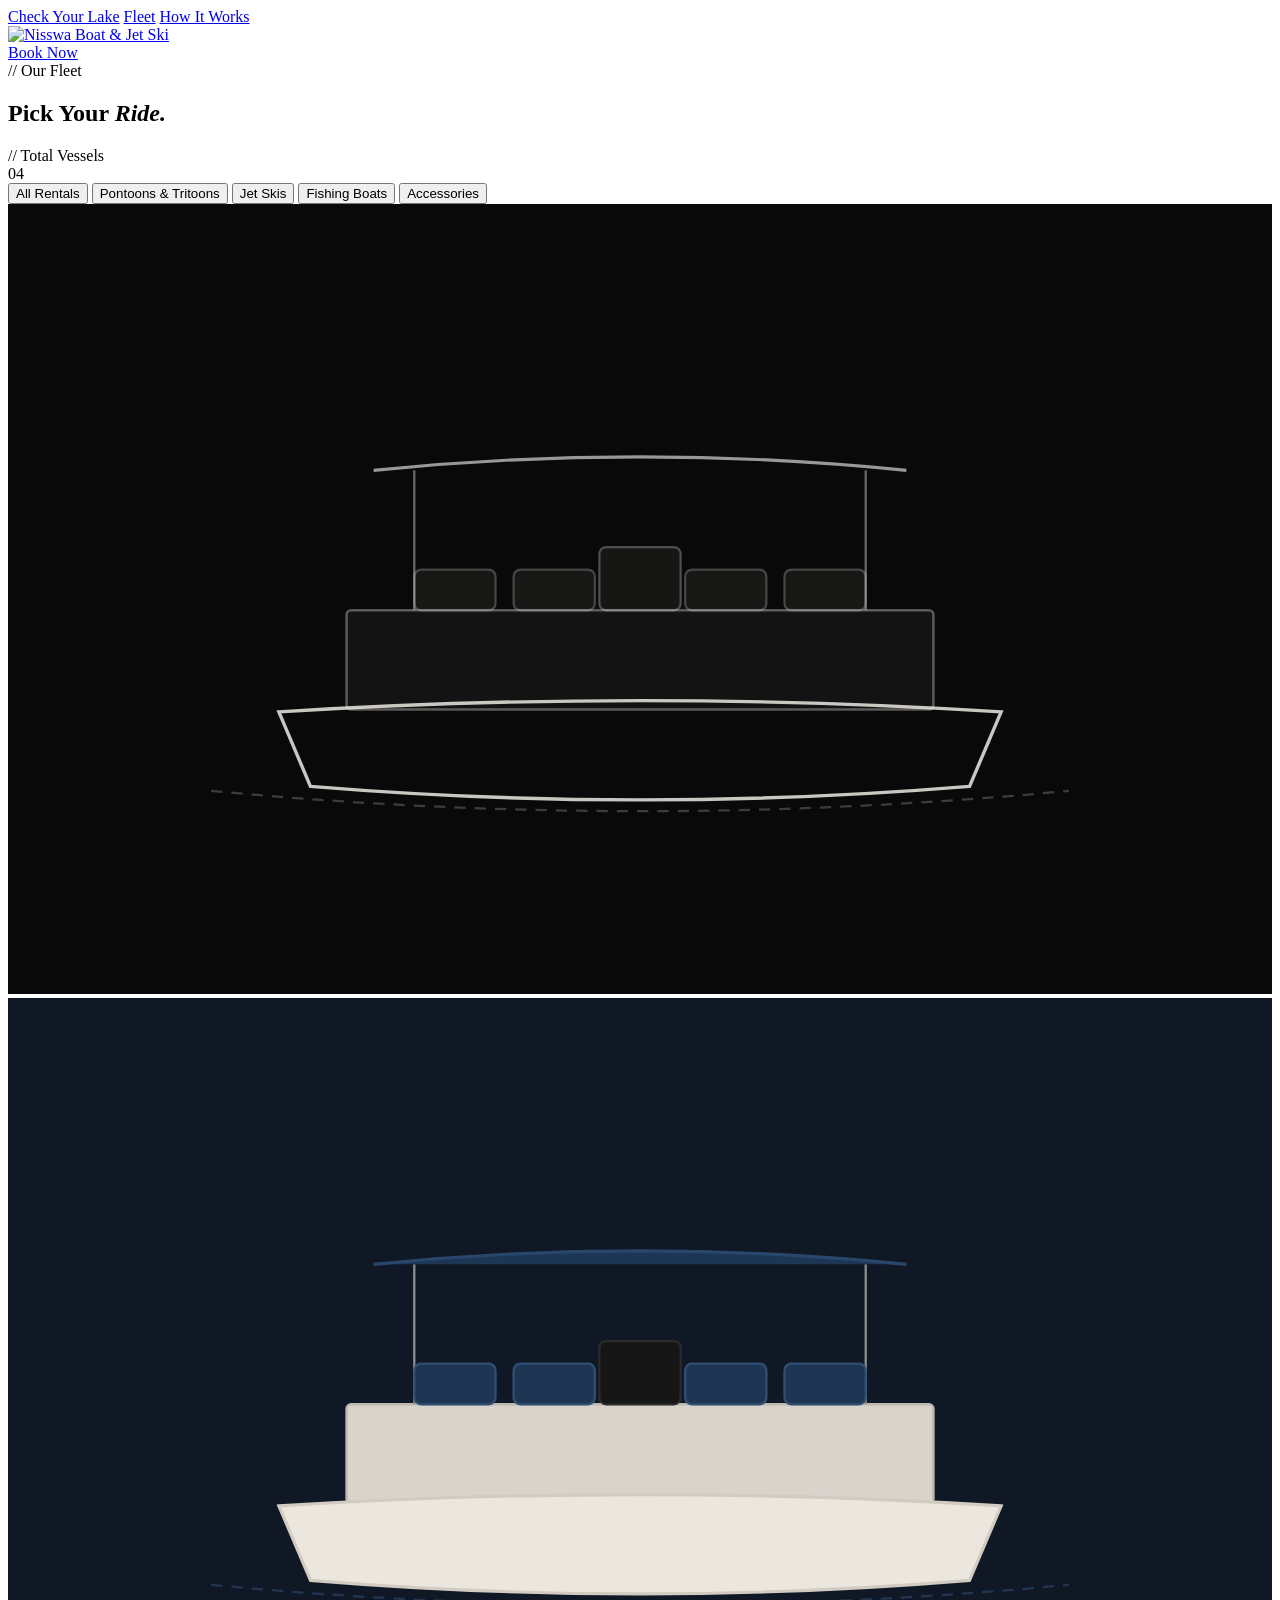
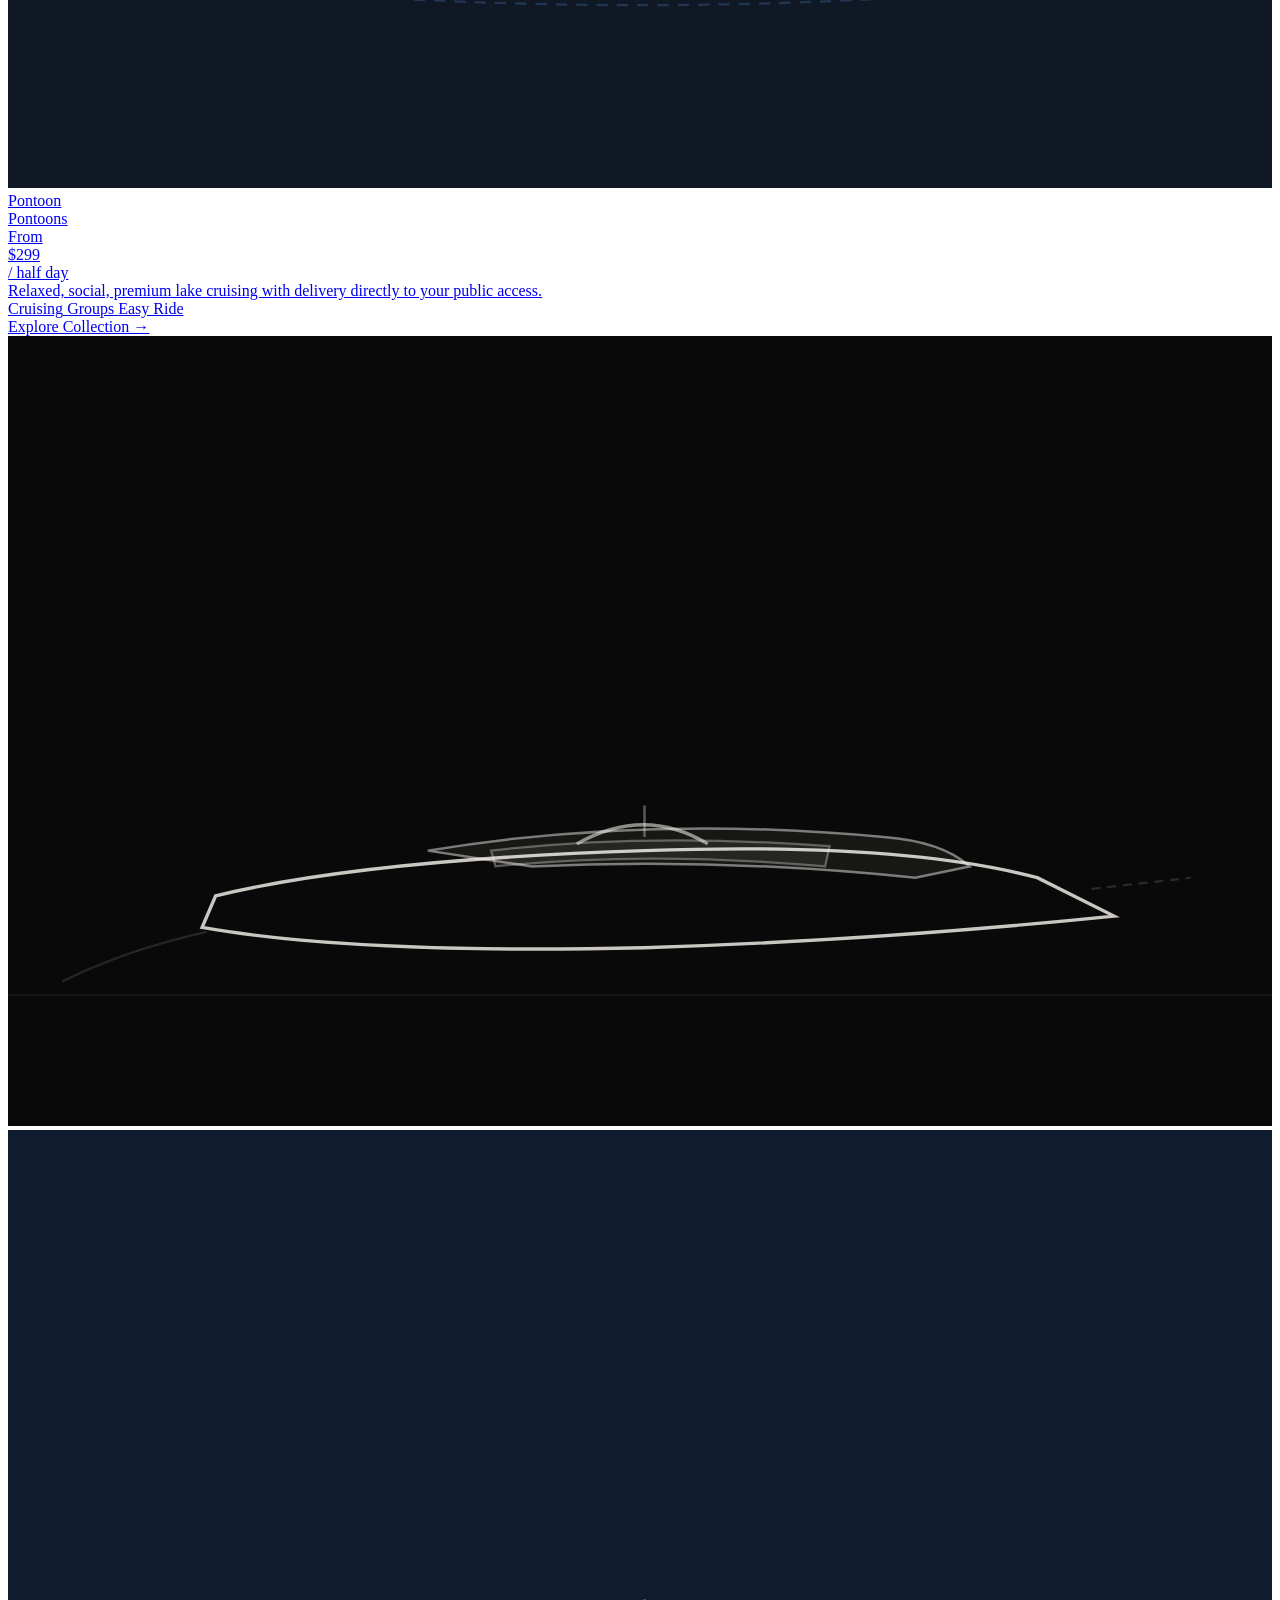
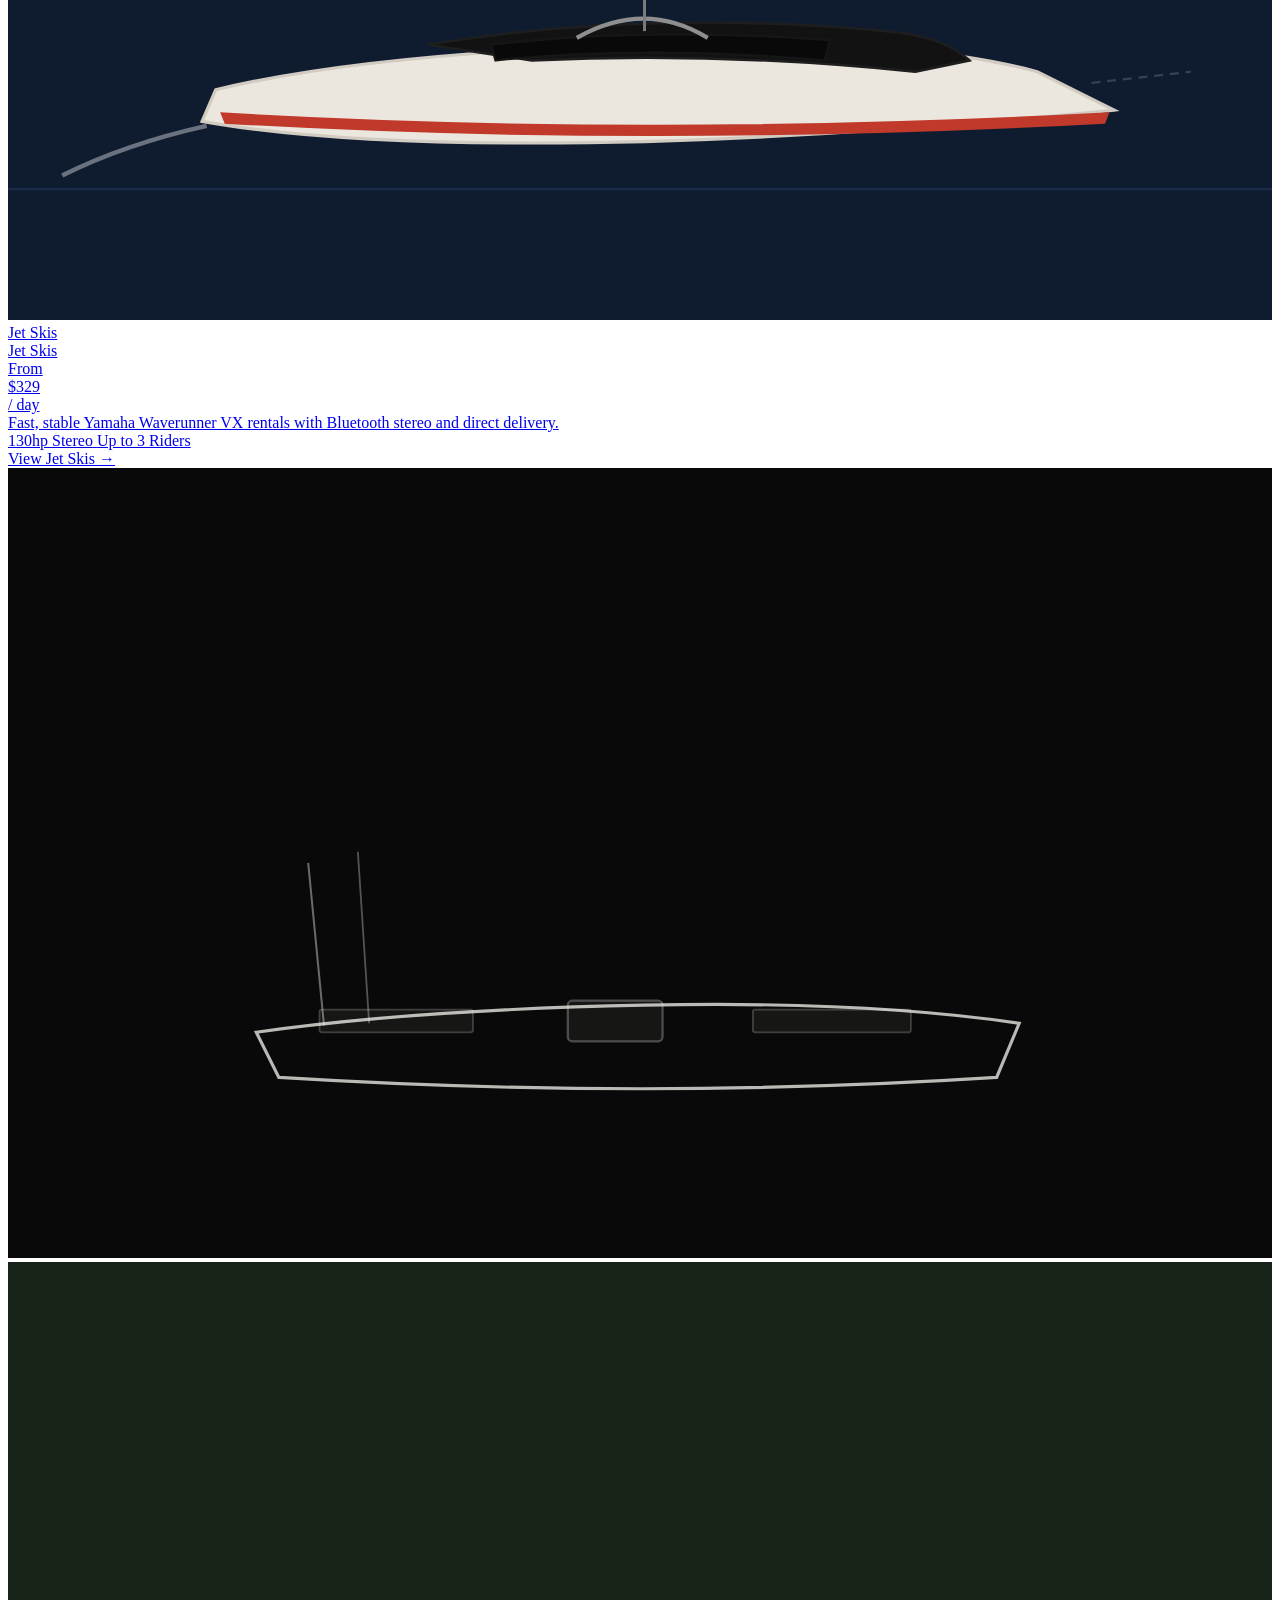
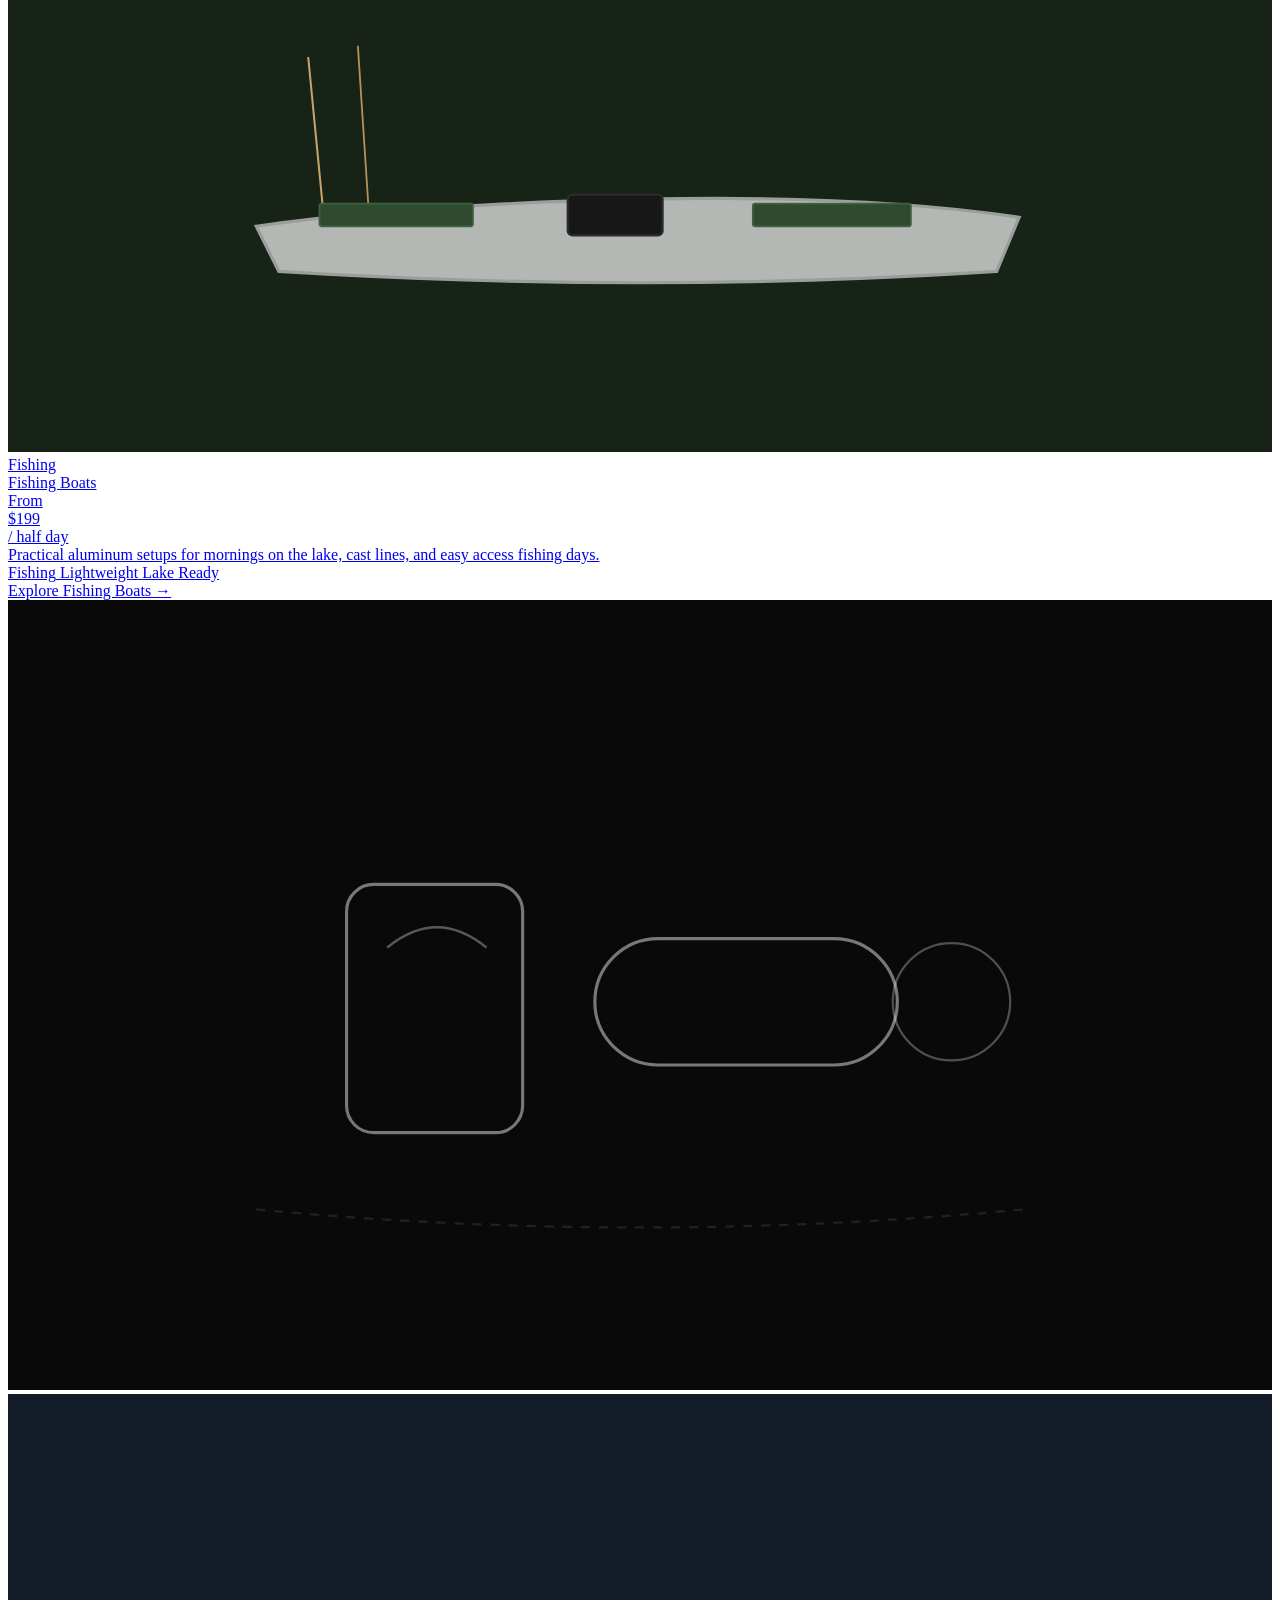
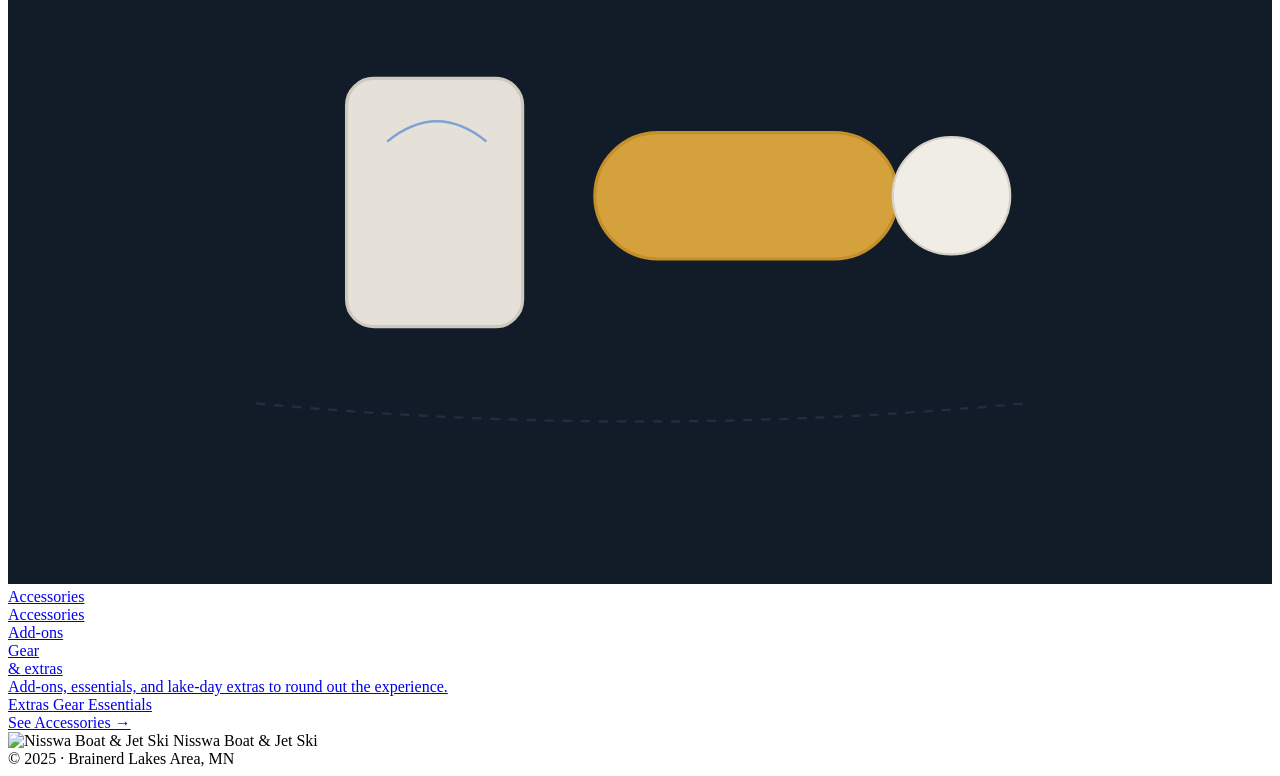
==== fleet.html @ 5c01bcb6 "Add fleet.html for boat and jet ski rentals This commit adds a new HTML file for the fleet page, inc" ====
<!DOCTYPE html>
<html lang="en">
<head>
  <meta charset="UTF-8">
  <meta name="viewport" content="width=device-width, initial-scale=1.0">
  <title>Fleet | Nisswa Boat & Jet Ski Rentals</title>
  <meta name="description" content="Browse our full fleet of pontoons, tritoons, jet skis, and fishing boats. Delivered to your lake in the Brainerd Lakes Area.">

  <!-- Fonts -->
  <link rel="preconnect" href="https://fonts.googleapis.com">
  <link rel="preconnect" href="https://fonts.gstatic.com" crossorigin>
  <link href="https://fonts.googleapis.com/css2?family=Bebas+Neue&family=DM+Mono:wght@400;500&family=Instrument+Serif:ital@1&family=Syne:wght@400;600;700&display=swap" rel="stylesheet">

  <!-- CSS -->
  <link rel="stylesheet" href="assets/css/styles.css">
  <link rel="stylesheet" href="assets/css/fleet.css">
</head>
<body class="page-fleet">

  <!-- CURSOR -->
  <div class="cursor" id="cursor"></div>

  <!-- SHARED HEADER -->
  <header id="hdr" class="scrolled">
    <div class="header-left">
      <a href="index.html#checker" class="nav-link">Check Your Lake</a>
      <a href="fleet.html" class="nav-link nav-link--active">Fleet</a>
      <a href="index.html#how" class="nav-link">How It Works</a>
    </div>
    <div class="header-logo">
      <a href="index.html">
        <img src="assets/images/logo.png" alt="Nisswa Boat & Jet Ski">
      </a>
    </div>
    <div class="header-right">
      <a href="index.html#checker" class="book-btn">Book Now</a>
    </div>
  </header>

  <!-- FLEET PAGE -->
  <div id="nbjs-fleet-page">
    <div class="fleet-shell">

      <!-- HERO -->
      <section class="fleet-hero">
        <div class="fleet-hero-left">
          <div class="fleet-eyebrow">// Our Fleet</div>
          <h1 class="fleet-title">Pick Your <em>Ride.</em></h1>
        </div>
        <div class="fleet-hero-right">
          <div class="fleet-meta-label">// Total Vessels</div>
          <div class="fleet-meta-value">04</div>
        </div>
      </section>

      <!-- FILTER TABS -->
      <div class="fleet-tabs">
        <button class="fleet-tab active" data-filter="all">All Rentals</button>
        <button class="fleet-tab" data-filter="pontoon">Pontoons &amp; Tritoons</button>
        <button class="fleet-tab" data-filter="jetski">Jet Skis</button>
        <button class="fleet-tab" data-filter="fishing">Fishing Boats</button>
        <button class="fleet-tab" data-filter="accessory">Accessories</button>
      </div>

      <!-- GRID -->
      <section class="fleet-grid">

        <!-- PONTOON -->
        <a href="fleet.html#pontoons" class="fleet-card" data-category="pontoon">
          <div class="fleet-card-visual">
            <svg class="svg-bw" viewBox="0 0 560 350" xmlns="http://www.w3.org/2000/svg">
              <rect width="560" height="350" fill="#090909"/>
              <path d="M90 260 Q280 278 470 260" fill="none" stroke="rgba(244,241,236,.22)" stroke-width="1" stroke-dasharray="5 4"/>
              <rect x="150" y="180" width="260" height="44" rx="2" fill="rgba(244,241,236,.04)" stroke="rgba(244,241,236,.34)" stroke-width="1.1"/>
              <path d="M120 225 Q280 215 440 225 L426 258 Q280 270 134 258 Z" fill="none" stroke="rgba(244,241,236,.82)" stroke-width="1.5"/>
              <line x1="180" y1="180" x2="180" y2="118" stroke="rgba(244,241,236,.42)" stroke-width="1"/>
              <line x1="380" y1="180" x2="380" y2="118" stroke="rgba(244,241,236,.42)" stroke-width="1"/>
              <path d="M162 118 Q280 106 398 118" fill="none" stroke="rgba(244,241,236,.62)" stroke-width="1.4"/>
              <rect x="180" y="162" width="36" height="18" rx="3" fill="rgba(244,241,236,.06)" stroke="rgba(244,241,236,.24)" stroke-width="1"/>
              <rect x="224" y="162" width="36" height="18" rx="3" fill="rgba(244,241,236,.06)" stroke="rgba(244,241,236,.24)" stroke-width="1"/>
              <rect x="300" y="162" width="36" height="18" rx="3" fill="rgba(244,241,236,.06)" stroke="rgba(244,241,236,.24)" stroke-width="1"/>
              <rect x="344" y="162" width="36" height="18" rx="3" fill="rgba(244,241,236,.06)" stroke="rgba(244,241,236,.24)" stroke-width="1"/>
              <rect x="262" y="152" width="36" height="28" rx="3" fill="rgba(244,241,236,.05)" stroke="rgba(244,241,236,.28)" stroke-width="1"/>
            </svg>
            <svg class="svg-color" viewBox="0 0 560 350" xmlns="http://www.w3.org/2000/svg">
              <rect width="560" height="350" fill="#101826"/>
              <path d="M90 260 Q280 278 470 260" fill="none" stroke="rgba(90,150,220,.24)" stroke-width="1" stroke-dasharray="5 4"/>
              <rect x="150" y="180" width="260" height="44" rx="2" fill="#d8d4cc" stroke="#bdb8b0" stroke-width="1.1"/>
              <path d="M120 225 Q280 215 440 225 L426 258 Q280 270 134 258 Z" fill="#ebe6de" stroke="#d1cbc2" stroke-width="1.4"/>
              <line x1="180" y1="180" x2="180" y2="118" stroke="#8f8f8f" stroke-width="1"/>
              <line x1="380" y1="180" x2="380" y2="118" stroke="#8f8f8f" stroke-width="1"/>
              <path d="M162 118 Q280 106 398 118" fill="#1d3656" stroke="#29476d" stroke-width="1.4"/>
              <rect x="180" y="162" width="36" height="18" rx="3" fill="#1e3654" stroke="#304f72" stroke-width="1"/>
              <rect x="224" y="162" width="36" height="18" rx="3" fill="#1e3654" stroke="#304f72" stroke-width="1"/>
              <rect x="300" y="162" width="36" height="18" rx="3" fill="#1e3654" stroke="#304f72" stroke-width="1"/>
              <rect x="344" y="162" width="36" height="18" rx="3" fill="#1e3654" stroke="#304f72" stroke-width="1"/>
              <rect x="262" y="152" width="36" height="28" rx="3" fill="#161616" stroke="#2b2b2b" stroke-width="1"/>
            </svg>
            <div class="fleet-tag">Pontoon</div>
          </div>
          <div class="fleet-card-body">
            <div class="fleet-card-top">
              <div class="fleet-card-name">Pontoons</div>
              <div class="fleet-card-price">
                <div class="fleet-price-label">From</div>
                <div class="fleet-price-value">$299</div>
                <div class="fleet-price-unit">/ half day</div>
              </div>
            </div>
            <div class="fleet-card-copy">Relaxed, social, premium lake cruising with delivery directly to your public access.</div>
            <div class="fleet-chips">
              <span class="fleet-chip">Cruising</span>
              <span class="fleet-chip">Groups</span>
              <span class="fleet-chip">Easy Ride</span>
            </div>
            <div class="fleet-card-cta">Explore Collection →</div>
          </div>
        </a>

        <!-- JET SKIS -->
        <a href="jet-skis.html" class="fleet-card" data-category="jetski">
          <div class="fleet-card-visual">
            <svg class="svg-bw" viewBox="0 0 560 350" xmlns="http://www.w3.org/2000/svg">
              <rect width="560" height="350" fill="#090909"/>
              <line x1="0" y1="292" x2="560" y2="292" stroke="rgba(244,241,236,.05)" stroke-width="1"/>
              <path d="M92 248 Q158 232 282 228 Q396 224 456 240 L490 257 Q382 268 282 271 Q154 274 86 262 Z" fill="none" stroke="rgba(244,241,236,.82)" stroke-width="1.5"/>
              <path d="M186 228 Q282 212 388 222 Q414 224 426 235 L402 240 Q314 231 232 235 Z" fill="rgba(244,241,236,.06)" stroke="rgba(244,241,236,.48)" stroke-width="1.1"/>
              <path d="M214 228 Q282 220 364 226 L362 235 Q282 228 216 235 Z" fill="rgba(244,241,236,.06)" stroke="rgba(244,241,236,.32)" stroke-width="1"/>
              <path d="M252 225 Q282 208 310 225" fill="none" stroke="rgba(244,241,236,.56)" stroke-width="1.5"/>
              <line x1="282" y1="208" x2="282" y2="222" stroke="rgba(244,241,236,.35)" stroke-width="1.1"/>
              <path d="M88 264 Q52 272 24 286" stroke="rgba(244,241,236,.12)" stroke-width="1" fill="none"/>
              <path d="M480 245 L524 240" stroke="rgba(244,241,236,.14)" stroke-width="1" stroke-dasharray="4 3"/>
            </svg>
            <svg class="svg-color" viewBox="0 0 560 350" xmlns="http://www.w3.org/2000/svg">
              <rect width="560" height="350" fill="#0f1c30"/>
              <line x1="0" y1="292" x2="560" y2="292" stroke="rgba(80,140,220,.15)" stroke-width="1"/>
              <path d="M92 248 Q158 232 282 228 Q396 224 456 240 L490 257 Q382 268 282 271 Q154 274 86 262 Z" fill="#ebe6de" stroke="#d1cbc2" stroke-width="1.4"/>
              <path d="M94 258 Q282 269 488 258 L486 263 Q282 274 96 263 Z" fill="#c0392b"/>
              <path d="M186 228 Q282 212 388 222 Q414 224 426 235 L402 240 Q314 231 232 235 Z" fill="#121212" stroke="#1e1e1e" stroke-width="1.1"/>
              <path d="M214 228 Q282 220 364 226 L362 235 Q282 228 216 235 Z" fill="#090909" stroke="#161616" stroke-width="1"/>
              <path d="M252 225 Q282 208 310 225" fill="none" stroke="#8f8f8f" stroke-width="1.9"/>
              <line x1="282" y1="208" x2="282" y2="222" stroke="#7d7d7d" stroke-width="1.3"/>
              <path d="M88 264 Q52 272 24 286" stroke="rgba(255,255,255,.38)" stroke-width="2" fill="none"/>
              <path d="M480 245 L524 240" stroke="rgba(255,255,255,.16)" stroke-width="1" stroke-dasharray="4 3"/>
            </svg>
            <div class="fleet-tag">Jet Skis</div>
          </div>
          <div class="fleet-card-body">
            <div class="fleet-card-top">
              <div class="fleet-card-name">Jet Skis</div>
              <div class="fleet-card-price">
                <div class="fleet-price-label">From</div>
                <div class="fleet-price-value">$329</div>
                <div class="fleet-price-unit">/ day</div>
              </div>
            </div>
            <div class="fleet-card-copy">Fast, stable Yamaha Waverunner VX rentals with Bluetooth stereo and direct delivery.</div>
            <div class="fleet-chips">
              <span class="fleet-chip">130hp</span>
              <span class="fleet-chip">Stereo</span>
              <span class="fleet-chip">Up to 3 Riders</span>
            </div>
            <div class="fleet-card-cta">View Jet Skis →</div>
          </div>
        </a>

        <!-- FISHING -->
        <a href="fleet.html#fishing" class="fleet-card" data-category="fishing">
          <div class="fleet-card-visual">
            <svg class="svg-bw" viewBox="0 0 560 350" xmlns="http://www.w3.org/2000/svg">
              <rect width="560" height="350" fill="#090909"/>
              <path d="M110 250 Q180 240 282 238 Q380 236 448 246 L438 270 Q282 280 120 270 Z" fill="none" stroke="rgba(244,241,236,.76)" stroke-width="1.4"/>
              <line x1="140" y1="247" x2="133" y2="175" stroke="rgba(244,241,236,.42)" stroke-width=".9"/>
              <line x1="160" y1="246" x2="155" y2="170" stroke="rgba(244,241,236,.32)" stroke-width=".8"/>
              <rect x="248" y="236" width="42" height="18" rx="2" fill="rgba(244,241,236,.05)" stroke="rgba(244,241,236,.28)" stroke-width="1"/>
              <rect x="138" y="240" width="68" height="10" rx="1" fill="rgba(244,241,236,.05)" stroke="rgba(244,241,236,.22)" stroke-width=".8"/>
              <rect x="330" y="240" width="70" height="10" rx="1" fill="rgba(244,241,236,.05)" stroke="rgba(244,241,236,.22)" stroke-width=".8"/>
            </svg>
            <svg class="svg-color" viewBox="0 0 560 350" xmlns="http://www.w3.org/2000/svg">
              <rect width="560" height="350" fill="#172317"/>
              <path d="M110 250 Q180 240 282 238 Q380 236 448 246 L438 270 Q282 280 120 270 Z" fill="#b4b8b4" stroke="#9b9f9b" stroke-width="1.4"/>
              <line x1="140" y1="247" x2="133" y2="175" stroke="#c7a46a" stroke-width=".9"/>
              <line x1="160" y1="246" x2="155" y2="170" stroke="#b69258" stroke-width=".8"/>
              <rect x="248" y="236" width="42" height="18" rx="2" fill="#171717" stroke="#2b2b2b" stroke-width="1"/>
              <rect x="138" y="240" width="68" height="10" rx="1" fill="#2f4b2f" stroke="#416041" stroke-width=".8"/>
              <rect x="330" y="240" width="70" height="10" rx="1" fill="#2f4b2f" stroke="#416041" stroke-width=".8"/>
            </svg>
            <div class="fleet-tag">Fishing</div>
          </div>
          <div class="fleet-card-body">
            <div class="fleet-card-top">
              <div class="fleet-card-name">Fishing Boats</div>
              <div class="fleet-card-price">
                <div class="fleet-price-label">From</div>
                <div class="fleet-price-value">$199</div>
                <div class="fleet-price-unit">/ half day</div>
              </div>
            </div>
            <div class="fleet-card-copy">Practical aluminum setups for mornings on the lake, cast lines, and easy access fishing days.</div>
            <div class="fleet-chips">
              <span class="fleet-chip">Fishing</span>
              <span class="fleet-chip">Lightweight</span>
              <span class="fleet-chip">Lake Ready</span>
            </div>
            <div class="fleet-card-cta">Explore Fishing Boats →</div>
          </div>
        </a>

        <!-- ACCESSORIES -->
        <a href="#" class="fleet-card" data-category="accessory">
          <div class="fleet-card-visual">
            <svg class="svg-bw" viewBox="0 0 560 350" xmlns="http://www.w3.org/2000/svg">
              <rect width="560" height="350" fill="#090909"/>
              <rect x="150" y="126" width="78" height="110" rx="12" fill="none" stroke="rgba(244,241,236,.48)" stroke-width="1.4"/>
              <path d="M168 154 Q190 136 212 154" fill="none" stroke="rgba(244,241,236,.34)" stroke-width="1.1"/>
              <rect x="260" y="150" width="134" height="56" rx="28" fill="none" stroke="rgba(244,241,236,.48)" stroke-width="1.4"/>
              <circle cx="418" cy="178" r="26" fill="none" stroke="rgba(244,241,236,.3)" stroke-width="1"/>
              <path d="M110 270 Q280 286 450 270" fill="none" stroke="rgba(244,241,236,.1)" stroke-width="1" stroke-dasharray="4 4"/>
            </svg>
            <svg class="svg-color" viewBox="0 0 560 350" xmlns="http://www.w3.org/2000/svg">
              <rect width="560" height="350" fill="#121c28"/>
              <rect x="150" y="126" width="78" height="110" rx="12" fill="#e6e1d8" stroke="#cfc8be" stroke-width="1.4"/>
              <path d="M168 154 Q190 136 212 154" fill="none" stroke="#7da2d6" stroke-width="1.1"/>
              <rect x="260" y="150" width="134" height="56" rx="28" fill="#d4a13d" stroke="#c48f28" stroke-width="1.4"/>
              <circle cx="418" cy="178" r="26" fill="#f0ede7" stroke="#d8d1c8" stroke-width="1"/>
              <path d="M110 270 Q280 286 450 270" fill="none" stroke="rgba(100,170,240,.14)" stroke-width="1" stroke-dasharray="4 4"/>
            </svg>
            <div class="fleet-tag">Accessories</div>
          </div>
          <div class="fleet-card-body">
            <div class="fleet-card-top">
              <div class="fleet-card-name">Accessories</div>
              <div class="fleet-card-price">
                <div class="fleet-price-label">Add-ons</div>
                <div class="fleet-price-value">Gear</div>
                <div class="fleet-price-unit">&amp; extras</div>
              </div>
            </div>
            <div class="fleet-card-copy">Add-ons, essentials, and lake-day extras to round out the experience.</div>
            <div class="fleet-chips">
              <span class="fleet-chip">Extras</span>
              <span class="fleet-chip">Gear</span>
              <span class="fleet-chip">Essentials</span>
            </div>
            <div class="fleet-card-cta">See Accessories →</div>
          </div>
        </a>

      </section><!-- /.fleet-grid -->
    </div><!-- /.fleet-shell -->
  </div><!-- /#nbjs-fleet-page -->

  <!-- FOOTER -->
  <footer class="site-footer">
    <div class="footer-logo">
      <img src="assets/images/logo.png" alt="Nisswa Boat &amp; Jet Ski">
      <span class="footer-name">Nisswa Boat &amp; Jet Ski</span>
    </div>
    <div class="footer-copy">© 2025 · Brainerd Lakes Area, MN</div>
  </footer>

  <!-- JS -->
  <script src="assets/js/main.js"></script>
  <script src="assets/js/fleet.js"></script>
</body>
</html>
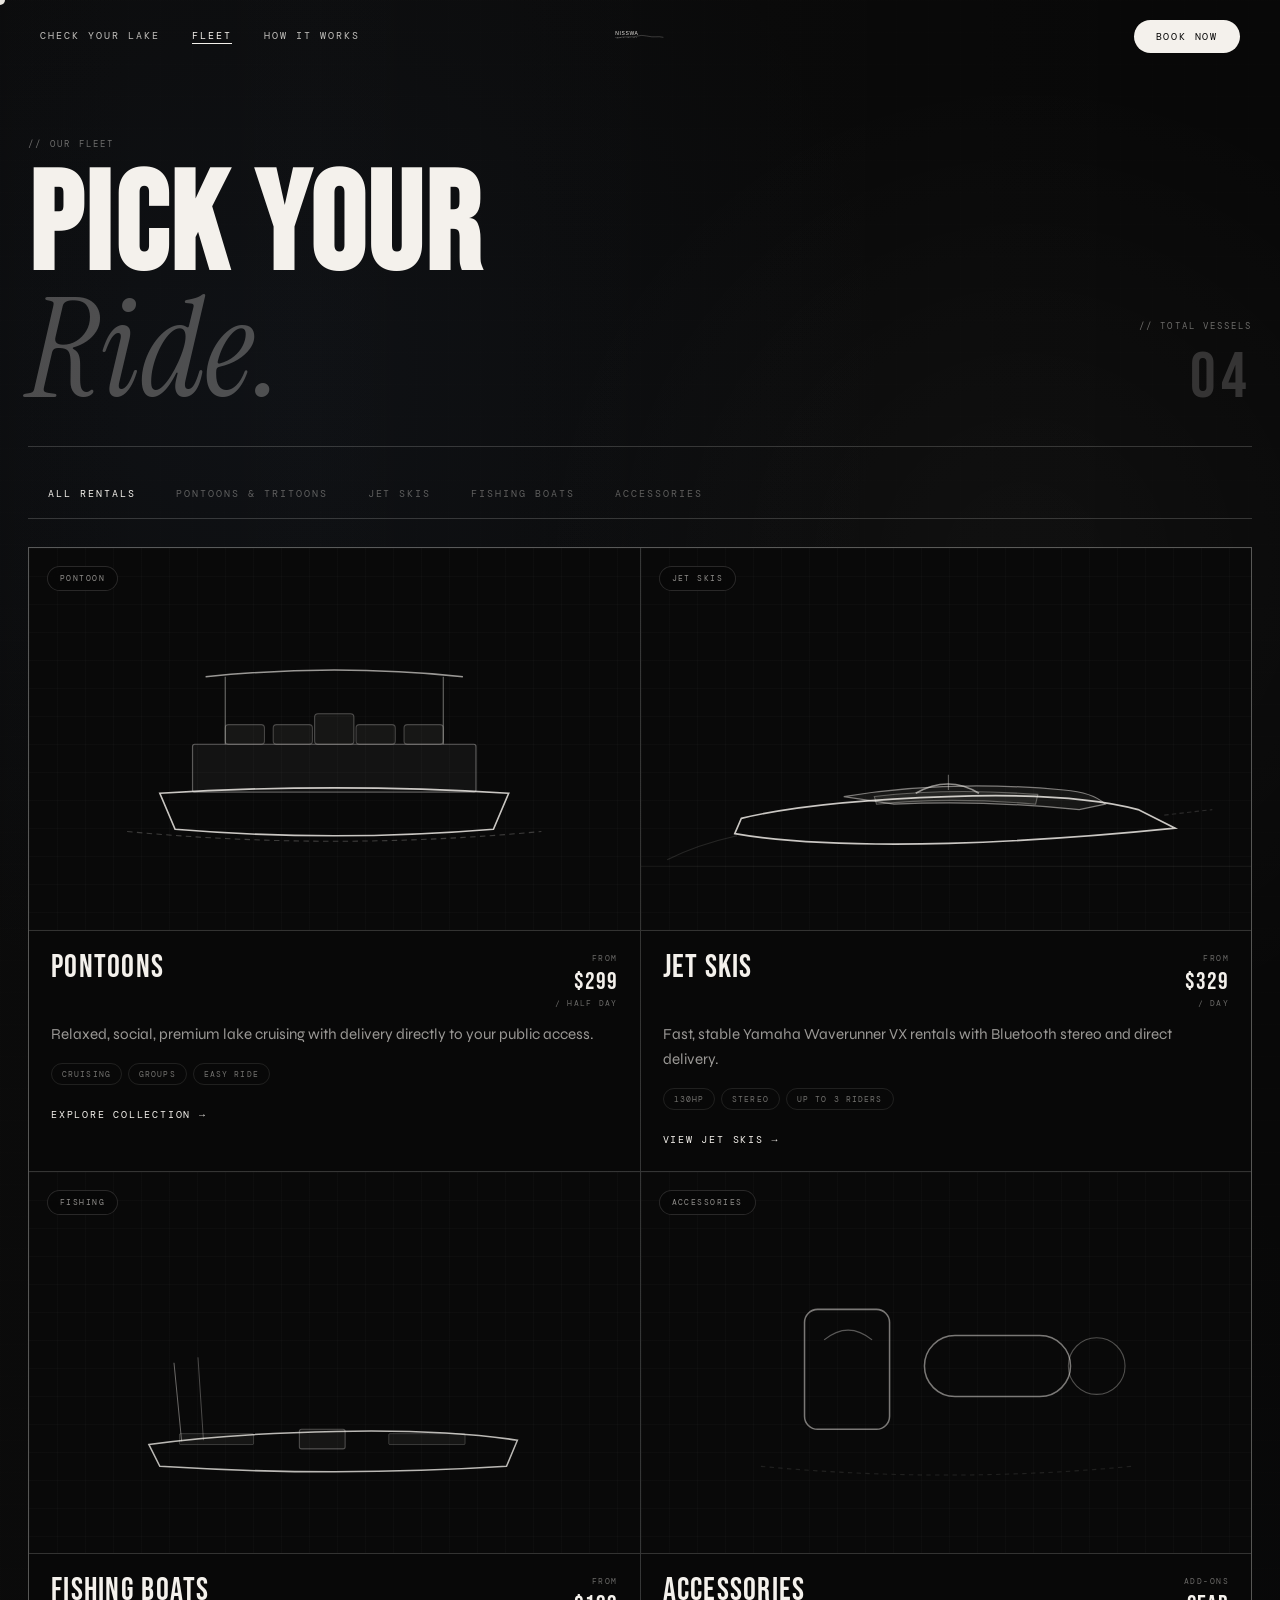
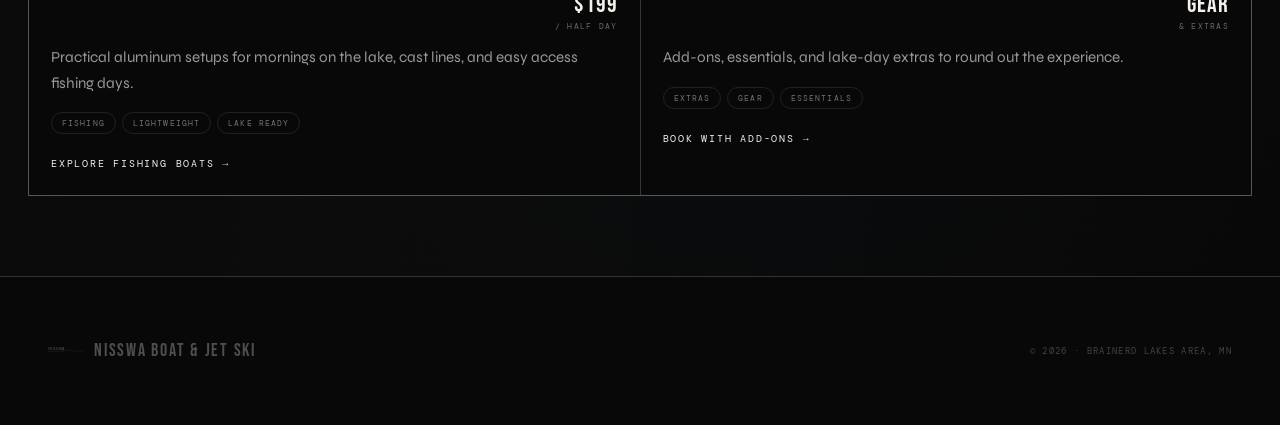
==== commit 214d5867: "Fix fleet.html: logo.svg, copyright 2026, dead link fix" ====
--- a/fleet.html
+++ b/fleet.html
@@ -1,266 +1,260 @@
 <!DOCTYPE html>
 <html lang="en">
 <head>
-  <meta charset="UTF-8">
-  <meta name="viewport" content="width=device-width, initial-scale=1.0">
-  <title>Fleet | Nisswa Boat & Jet Ski Rentals</title>
-  <meta name="description" content="Browse our full fleet of pontoons, tritoons, jet skis, and fishing boats. Delivered to your lake in the Brainerd Lakes Area.">
-
-  <!-- Fonts -->
-  <link rel="preconnect" href="https://fonts.googleapis.com">
-  <link rel="preconnect" href="https://fonts.gstatic.com" crossorigin>
-  <link href="https://fonts.googleapis.com/css2?family=Bebas+Neue&family=DM+Mono:wght@400;500&family=Instrument+Serif:ital@1&family=Syne:wght@400;600;700&display=swap" rel="stylesheet">
-
-  <!-- CSS -->
-  <link rel="stylesheet" href="assets/css/styles.css">
-  <link rel="stylesheet" href="assets/css/fleet.css">
+	<meta charset="UTF-8">
+	<meta name="viewport" content="width=device-width, initial-scale=1.0">
+	<title>Fleet | Nisswa Boat & Jet Ski Rentals</title>
+	<meta name="description" content="Browse our full fleet of pontoons, tritoons, jet skis, and fishing boats. Delivered to your lake in the Brainerd Lakes Area.">
+	<!-- Fonts -->
+	<link rel="preconnect" href="https://fonts.googleapis.com">
+	<link rel="preconnect" href="https://fonts.gstatic.com" crossorigin>
+	<link href="https://fonts.googleapis.com/css2?family=Bebas+Neue&family=DM+Mono:wght@400;500&family=Instrument+Serif:ital@1&family=Syne:wght@400;600;700&display=swap" rel="stylesheet">
+	<!-- CSS -->
+	<link rel="stylesheet" href="assets/css/styles.css">
+	<link rel="stylesheet" href="assets/css/fleet.css">
 </head>
 <body class="page-fleet">
-
-  <!-- CURSOR -->
-  <div class="cursor" id="cursor"></div>
-
-  <!-- SHARED HEADER -->
-  <header id="hdr" class="scrolled">
-    <div class="header-left">
-      <a href="index.html#checker" class="nav-link">Check Your Lake</a>
-      <a href="fleet.html" class="nav-link nav-link--active">Fleet</a>
-      <a href="index.html#how" class="nav-link">How It Works</a>
-    </div>
-    <div class="header-logo">
-      <a href="index.html">
-        <img src="assets/images/logo.png" alt="Nisswa Boat & Jet Ski">
-      </a>
-    </div>
-    <div class="header-right">
-      <a href="index.html#checker" class="book-btn">Book Now</a>
-    </div>
-  </header>
-
-  <!-- FLEET PAGE -->
-  <div id="nbjs-fleet-page">
-    <div class="fleet-shell">
-
-      <!-- HERO -->
-      <section class="fleet-hero">
-        <div class="fleet-hero-left">
-          <div class="fleet-eyebrow">// Our Fleet</div>
-          <h1 class="fleet-title">Pick Your <em>Ride.</em></h1>
-        </div>
-        <div class="fleet-hero-right">
-          <div class="fleet-meta-label">// Total Vessels</div>
-          <div class="fleet-meta-value">04</div>
-        </div>
-      </section>
-
-      <!-- FILTER TABS -->
-      <div class="fleet-tabs">
-        <button class="fleet-tab active" data-filter="all">All Rentals</button>
-        <button class="fleet-tab" data-filter="pontoon">Pontoons &amp; Tritoons</button>
-        <button class="fleet-tab" data-filter="jetski">Jet Skis</button>
-        <button class="fleet-tab" data-filter="fishing">Fishing Boats</button>
-        <button class="fleet-tab" data-filter="accessory">Accessories</button>
-      </div>
-
-      <!-- GRID -->
-      <section class="fleet-grid">
-
-        <!-- PONTOON -->
-        <a href="fleet.html#pontoons" class="fleet-card" data-category="pontoon">
-          <div class="fleet-card-visual">
-            <svg class="svg-bw" viewBox="0 0 560 350" xmlns="http://www.w3.org/2000/svg">
-              <rect width="560" height="350" fill="#090909"/>
-              <path d="M90 260 Q280 278 470 260" fill="none" stroke="rgba(244,241,236,.22)" stroke-width="1" stroke-dasharray="5 4"/>
-              <rect x="150" y="180" width="260" height="44" rx="2" fill="rgba(244,241,236,.04)" stroke="rgba(244,241,236,.34)" stroke-width="1.1"/>
-              <path d="M120 225 Q280 215 440 225 L426 258 Q280 270 134 258 Z" fill="none" stroke="rgba(244,241,236,.82)" stroke-width="1.5"/>
-              <line x1="180" y1="180" x2="180" y2="118" stroke="rgba(244,241,236,.42)" stroke-width="1"/>
-              <line x1="380" y1="180" x2="380" y2="118" stroke="rgba(244,241,236,.42)" stroke-width="1"/>
-              <path d="M162 118 Q280 106 398 118" fill="none" stroke="rgba(244,241,236,.62)" stroke-width="1.4"/>
-              <rect x="180" y="162" width="36" height="18" rx="3" fill="rgba(244,241,236,.06)" stroke="rgba(244,241,236,.24)" stroke-width="1"/>
-              <rect x="224" y="162" width="36" height="18" rx="3" fill="rgba(244,241,236,.06)" stroke="rgba(244,241,236,.24)" stroke-width="1"/>
-              <rect x="300" y="162" width="36" height="18" rx="3" fill="rgba(244,241,236,.06)" stroke="rgba(244,241,236,.24)" stroke-width="1"/>
-              <rect x="344" y="162" width="36" height="18" rx="3" fill="rgba(244,241,236,.06)" stroke="rgba(244,241,236,.24)" stroke-width="1"/>
-              <rect x="262" y="152" width="36" height="28" rx="3" fill="rgba(244,241,236,.05)" stroke="rgba(244,241,236,.28)" stroke-width="1"/>
-            </svg>
-            <svg class="svg-color" viewBox="0 0 560 350" xmlns="http://www.w3.org/2000/svg">
-              <rect width="560" height="350" fill="#101826"/>
-              <path d="M90 260 Q280 278 470 260" fill="none" stroke="rgba(90,150,220,.24)" stroke-width="1" stroke-dasharray="5 4"/>
-              <rect x="150" y="180" width="260" height="44" rx="2" fill="#d8d4cc" stroke="#bdb8b0" stroke-width="1.1"/>
-              <path d="M120 225 Q280 215 440 225 L426 258 Q280 270 134 258 Z" fill="#ebe6de" stroke="#d1cbc2" stroke-width="1.4"/>
-              <line x1="180" y1="180" x2="180" y2="118" stroke="#8f8f8f" stroke-width="1"/>
-              <line x1="380" y1="180" x2="380" y2="118" stroke="#8f8f8f" stroke-width="1"/>
-              <path d="M162 118 Q280 106 398 118" fill="#1d3656" stroke="#29476d" stroke-width="1.4"/>
-              <rect x="180" y="162" width="36" height="18" rx="3" fill="#1e3654" stroke="#304f72" stroke-width="1"/>
-              <rect x="224" y="162" width="36" height="18" rx="3" fill="#1e3654" stroke="#304f72" stroke-width="1"/>
-              <rect x="300" y="162" width="36" height="18" rx="3" fill="#1e3654" stroke="#304f72" stroke-width="1"/>
-              <rect x="344" y="162" width="36" height="18" rx="3" fill="#1e3654" stroke="#304f72" stroke-width="1"/>
-              <rect x="262" y="152" width="36" height="28" rx="3" fill="#161616" stroke="#2b2b2b" stroke-width="1"/>
-            </svg>
-            <div class="fleet-tag">Pontoon</div>
-          </div>
-          <div class="fleet-card-body">
-            <div class="fleet-card-top">
-              <div class="fleet-card-name">Pontoons</div>
-              <div class="fleet-card-price">
-                <div class="fleet-price-label">From</div>
-                <div class="fleet-price-value">$299</div>
-                <div class="fleet-price-unit">/ half day</div>
-              </div>
-            </div>
-            <div class="fleet-card-copy">Relaxed, social, premium lake cruising with delivery directly to your public access.</div>
-            <div class="fleet-chips">
-              <span class="fleet-chip">Cruising</span>
-              <span class="fleet-chip">Groups</span>
-              <span class="fleet-chip">Easy Ride</span>
-            </div>
-            <div class="fleet-card-cta">Explore Collection →</div>
-          </div>
-        </a>
-
-        <!-- JET SKIS -->
-        <a href="jet-skis.html" class="fleet-card" data-category="jetski">
-          <div class="fleet-card-visual">
-            <svg class="svg-bw" viewBox="0 0 560 350" xmlns="http://www.w3.org/2000/svg">
-              <rect width="560" height="350" fill="#090909"/>
-              <line x1="0" y1="292" x2="560" y2="292" stroke="rgba(244,241,236,.05)" stroke-width="1"/>
-              <path d="M92 248 Q158 232 282 228 Q396 224 456 240 L490 257 Q382 268 282 271 Q154 274 86 262 Z" fill="none" stroke="rgba(244,241,236,.82)" stroke-width="1.5"/>
-              <path d="M186 228 Q282 212 388 222 Q414 224 426 235 L402 240 Q314 231 232 235 Z" fill="rgba(244,241,236,.06)" stroke="rgba(244,241,236,.48)" stroke-width="1.1"/>
-              <path d="M214 228 Q282 220 364 226 L362 235 Q282 228 216 235 Z" fill="rgba(244,241,236,.06)" stroke="rgba(244,241,236,.32)" stroke-width="1"/>
-              <path d="M252 225 Q282 208 310 225" fill="none" stroke="rgba(244,241,236,.56)" stroke-width="1.5"/>
-              <line x1="282" y1="208" x2="282" y2="222" stroke="rgba(244,241,236,.35)" stroke-width="1.1"/>
-              <path d="M88 264 Q52 272 24 286" stroke="rgba(244,241,236,.12)" stroke-width="1" fill="none"/>
-              <path d="M480 245 L524 240" stroke="rgba(244,241,236,.14)" stroke-width="1" stroke-dasharray="4 3"/>
-            </svg>
-            <svg class="svg-color" viewBox="0 0 560 350" xmlns="http://www.w3.org/2000/svg">
-              <rect width="560" height="350" fill="#0f1c30"/>
-              <line x1="0" y1="292" x2="560" y2="292" stroke="rgba(80,140,220,.15)" stroke-width="1"/>
-              <path d="M92 248 Q158 232 282 228 Q396 224 456 240 L490 257 Q382 268 282 271 Q154 274 86 262 Z" fill="#ebe6de" stroke="#d1cbc2" stroke-width="1.4"/>
-              <path d="M94 258 Q282 269 488 258 L486 263 Q282 274 96 263 Z" fill="#c0392b"/>
-              <path d="M186 228 Q282 212 388 222 Q414 224 426 235 L402 240 Q314 231 232 235 Z" fill="#121212" stroke="#1e1e1e" stroke-width="1.1"/>
-              <path d="M214 228 Q282 220 364 226 L362 235 Q282 228 216 235 Z" fill="#090909" stroke="#161616" stroke-width="1"/>
-              <path d="M252 225 Q282 208 310 225" fill="none" stroke="#8f8f8f" stroke-width="1.9"/>
-              <line x1="282" y1="208" x2="282" y2="222" stroke="#7d7d7d" stroke-width="1.3"/>
-              <path d="M88 264 Q52 272 24 286" stroke="rgba(255,255,255,.38)" stroke-width="2" fill="none"/>
-              <path d="M480 245 L524 240" stroke="rgba(255,255,255,.16)" stroke-width="1" stroke-dasharray="4 3"/>
-            </svg>
-            <div class="fleet-tag">Jet Skis</div>
-          </div>
-          <div class="fleet-card-body">
-            <div class="fleet-card-top">
-              <div class="fleet-card-name">Jet Skis</div>
-              <div class="fleet-card-price">
-                <div class="fleet-price-label">From</div>
-                <div class="fleet-price-value">$329</div>
-                <div class="fleet-price-unit">/ day</div>
-              </div>
-            </div>
-            <div class="fleet-card-copy">Fast, stable Yamaha Waverunner VX rentals with Bluetooth stereo and direct delivery.</div>
-            <div class="fleet-chips">
-              <span class="fleet-chip">130hp</span>
-              <span class="fleet-chip">Stereo</span>
-              <span class="fleet-chip">Up to 3 Riders</span>
-            </div>
-            <div class="fleet-card-cta">View Jet Skis →</div>
-          </div>
-        </a>
-
-        <!-- FISHING -->
-        <a href="fleet.html#fishing" class="fleet-card" data-category="fishing">
-          <div class="fleet-card-visual">
-            <svg class="svg-bw" viewBox="0 0 560 350" xmlns="http://www.w3.org/2000/svg">
-              <rect width="560" height="350" fill="#090909"/>
-              <path d="M110 250 Q180 240 282 238 Q380 236 448 246 L438 270 Q282 280 120 270 Z" fill="none" stroke="rgba(244,241,236,.76)" stroke-width="1.4"/>
-              <line x1="140" y1="247" x2="133" y2="175" stroke="rgba(244,241,236,.42)" stroke-width=".9"/>
-              <line x1="160" y1="246" x2="155" y2="170" stroke="rgba(244,241,236,.32)" stroke-width=".8"/>
-              <rect x="248" y="236" width="42" height="18" rx="2" fill="rgba(244,241,236,.05)" stroke="rgba(244,241,236,.28)" stroke-width="1"/>
-              <rect x="138" y="240" width="68" height="10" rx="1" fill="rgba(244,241,236,.05)" stroke="rgba(244,241,236,.22)" stroke-width=".8"/>
-              <rect x="330" y="240" width="70" height="10" rx="1" fill="rgba(244,241,236,.05)" stroke="rgba(244,241,236,.22)" stroke-width=".8"/>
-            </svg>
-            <svg class="svg-color" viewBox="0 0 560 350" xmlns="http://www.w3.org/2000/svg">
-              <rect width="560" height="350" fill="#172317"/>
-              <path d="M110 250 Q180 240 282 238 Q380 236 448 246 L438 270 Q282 280 120 270 Z" fill="#b4b8b4" stroke="#9b9f9b" stroke-width="1.4"/>
-              <line x1="140" y1="247" x2="133" y2="175" stroke="#c7a46a" stroke-width=".9"/>
-              <line x1="160" y1="246" x2="155" y2="170" stroke="#b69258" stroke-width=".8"/>
-              <rect x="248" y="236" width="42" height="18" rx="2" fill="#171717" stroke="#2b2b2b" stroke-width="1"/>
-              <rect x="138" y="240" width="68" height="10" rx="1" fill="#2f4b2f" stroke="#416041" stroke-width=".8"/>
-              <rect x="330" y="240" width="70" height="10" rx="1" fill="#2f4b2f" stroke="#416041" stroke-width=".8"/>
-            </svg>
-            <div class="fleet-tag">Fishing</div>
-          </div>
-          <div class="fleet-card-body">
-            <div class="fleet-card-top">
-              <div class="fleet-card-name">Fishing Boats</div>
-              <div class="fleet-card-price">
-                <div class="fleet-price-label">From</div>
-                <div class="fleet-price-value">$199</div>
-                <div class="fleet-price-unit">/ half day</div>
-              </div>
-            </div>
-            <div class="fleet-card-copy">Practical aluminum setups for mornings on the lake, cast lines, and easy access fishing days.</div>
-            <div class="fleet-chips">
-              <span class="fleet-chip">Fishing</span>
-              <span class="fleet-chip">Lightweight</span>
-              <span class="fleet-chip">Lake Ready</span>
-            </div>
-            <div class="fleet-card-cta">Explore Fishing Boats →</div>
-          </div>
-        </a>
-
-        <!-- ACCESSORIES -->
-        <a href="#" class="fleet-card" data-category="accessory">
-          <div class="fleet-card-visual">
-            <svg class="svg-bw" viewBox="0 0 560 350" xmlns="http://www.w3.org/2000/svg">
-              <rect width="560" height="350" fill="#090909"/>
-              <rect x="150" y="126" width="78" height="110" rx="12" fill="none" stroke="rgba(244,241,236,.48)" stroke-width="1.4"/>
-              <path d="M168 154 Q190 136 212 154" fill="none" stroke="rgba(244,241,236,.34)" stroke-width="1.1"/>
-              <rect x="260" y="150" width="134" height="56" rx="28" fill="none" stroke="rgba(244,241,236,.48)" stroke-width="1.4"/>
-              <circle cx="418" cy="178" r="26" fill="none" stroke="rgba(244,241,236,.3)" stroke-width="1"/>
-              <path d="M110 270 Q280 286 450 270" fill="none" stroke="rgba(244,241,236,.1)" stroke-width="1" stroke-dasharray="4 4"/>
-            </svg>
-            <svg class="svg-color" viewBox="0 0 560 350" xmlns="http://www.w3.org/2000/svg">
-              <rect width="560" height="350" fill="#121c28"/>
-              <rect x="150" y="126" width="78" height="110" rx="12" fill="#e6e1d8" stroke="#cfc8be" stroke-width="1.4"/>
-              <path d="M168 154 Q190 136 212 154" fill="none" stroke="#7da2d6" stroke-width="1.1"/>
-              <rect x="260" y="150" width="134" height="56" rx="28" fill="#d4a13d" stroke="#c48f28" stroke-width="1.4"/>
-              <circle cx="418" cy="178" r="26" fill="#f0ede7" stroke="#d8d1c8" stroke-width="1"/>
-              <path d="M110 270 Q280 286 450 270" fill="none" stroke="rgba(100,170,240,.14)" stroke-width="1" stroke-dasharray="4 4"/>
-            </svg>
-            <div class="fleet-tag">Accessories</div>
-          </div>
-          <div class="fleet-card-body">
-            <div class="fleet-card-top">
-              <div class="fleet-card-name">Accessories</div>
-              <div class="fleet-card-price">
-                <div class="fleet-price-label">Add-ons</div>
-                <div class="fleet-price-value">Gear</div>
-                <div class="fleet-price-unit">&amp; extras</div>
-              </div>
-            </div>
-            <div class="fleet-card-copy">Add-ons, essentials, and lake-day extras to round out the experience.</div>
-            <div class="fleet-chips">
-              <span class="fleet-chip">Extras</span>
-              <span class="fleet-chip">Gear</span>
-              <span class="fleet-chip">Essentials</span>
-            </div>
-            <div class="fleet-card-cta">See Accessories →</div>
-          </div>
-        </a>
-
-      </section><!-- /.fleet-grid -->
-    </div><!-- /.fleet-shell -->
-  </div><!-- /#nbjs-fleet-page -->
-
-  <!-- FOOTER -->
-  <footer class="site-footer">
-    <div class="footer-logo">
-      <img src="assets/images/logo.png" alt="Nisswa Boat &amp; Jet Ski">
-      <span class="footer-name">Nisswa Boat &amp; Jet Ski</span>
-    </div>
-    <div class="footer-copy">© 2025 · Brainerd Lakes Area, MN</div>
-  </footer>
-
-  <!-- JS -->
-  <script src="assets/js/main.js"></script>
-  <script src="assets/js/fleet.js"></script>
+	<!-- CURSOR -->
+	<div class="cursor" id="cursor"></div>
+
+	<!-- SHARED HEADER -->
+	<header id="hdr" class="scrolled">
+		<div class="header-left">
+			<a href="index.html#checker" class="nav-link">Check Your Lake</a>
+			<a href="fleet.html" class="nav-link nav-link--active">Fleet</a>
+			<a href="index.html#how" class="nav-link">How It Works</a>
+		</div>
+		<div class="header-logo">
+			<a href="index.html">
+				<img src="assets/images/logo.svg" alt="Nisswa Boat & Jet Ski" width="140" height="42">
+			</a>
+		</div>
+		<div class="header-right">
+			<a href="index.html#checker" class="book-btn">Book Now</a>
+		</div>
+	</header>
+
+	<!-- FLEET PAGE -->
+	<div id="nbjs-fleet-page">
+		<div class="fleet-shell">
+			<!-- HERO -->
+			<section class="fleet-hero">
+				<div class="fleet-hero-left">
+					<div class="fleet-eyebrow">// Our Fleet</div>
+					<h1 class="fleet-title">Pick Your <em>Ride.</em></h1>
+				</div>
+				<div class="fleet-hero-right">
+					<div class="fleet-meta-label">// Total Vessels</div>
+					<div class="fleet-meta-value">04</div>
+				</div>
+			</section>
+
+			<!-- FILTER TABS -->
+			<div class="fleet-tabs">
+				<button class="fleet-tab active" data-filter="all">All Rentals</button>
+				<button class="fleet-tab" data-filter="pontoon">Pontoons &amp; Tritoons</button>
+				<button class="fleet-tab" data-filter="jetski">Jet Skis</button>
+				<button class="fleet-tab" data-filter="fishing">Fishing Boats</button>
+				<button class="fleet-tab" data-filter="accessory">Accessories</button>
+			</div>
+
+			<!-- GRID -->
+			<section class="fleet-grid">
+				<!-- PONTOON -->
+				<a href="fleet.html#pontoons" class="fleet-card" data-category="pontoon">
+					<div class="fleet-card-visual">
+						<svg class="svg-bw" viewBox="0 0 560 350" xmlns="http://www.w3.org/2000/svg">
+							<rect width="560" height="350" fill="#090909"/>
+							<path d="M90 260 Q280 278 470 260" fill="none" stroke="rgba(244,241,236,.22)" stroke-width="1" stroke-dasharray="5 4"/>
+							<rect x="150" y="180" width="260" height="44" rx="2" fill="rgba(244,241,236,.04)" stroke="rgba(244,241,236,.34)" stroke-width="1.1"/>
+							<path d="M120 225 Q280 215 440 225 L426 258 Q280 270 134 258 Z" fill="none" stroke="rgba(244,241,236,.82)" stroke-width="1.5"/>
+							<line x1="180" y1="180" x2="180" y2="118" stroke="rgba(244,241,236,.42)" stroke-width="1"/>
+							<line x1="380" y1="180" x2="380" y2="118" stroke="rgba(244,241,236,.42)" stroke-width="1"/>
+							<path d="M162 118 Q280 106 398 118" fill="none" stroke="rgba(244,241,236,.62)" stroke-width="1.4"/>
+							<rect x="180" y="162" width="36" height="18" rx="3" fill="rgba(244,241,236,.06)" stroke="rgba(244,241,236,.24)" stroke-width="1"/>
+							<rect x="224" y="162" width="36" height="18" rx="3" fill="rgba(244,241,236,.06)" stroke="rgba(244,241,236,.24)" stroke-width="1"/>
+							<rect x="300" y="162" width="36" height="18" rx="3" fill="rgba(244,241,236,.06)" stroke="rgba(244,241,236,.24)" stroke-width="1"/>
+							<rect x="344" y="162" width="36" height="18" rx="3" fill="rgba(244,241,236,.06)" stroke="rgba(244,241,236,.24)" stroke-width="1"/>
+							<rect x="262" y="152" width="36" height="28" rx="3" fill="rgba(244,241,236,.05)" stroke="rgba(244,241,236,.28)" stroke-width="1"/>
+						</svg>
+						<svg class="svg-color" viewBox="0 0 560 350" xmlns="http://www.w3.org/2000/svg">
+							<rect width="560" height="350" fill="#101826"/>
+							<path d="M90 260 Q280 278 470 260" fill="none" stroke="rgba(90,150,220,.24)" stroke-width="1" stroke-dasharray="5 4"/>
+							<rect x="150" y="180" width="260" height="44" rx="2" fill="#d8d4cc" stroke="#bdb8b0" stroke-width="1.1"/>
+							<path d="M120 225 Q280 215 440 225 L426 258 Q280 270 134 258 Z" fill="#ebe6de" stroke="#d1cbc2" stroke-width="1.4"/>
+							<line x1="180" y1="180" x2="180" y2="118" stroke="#8f8f8f" stroke-width="1"/>
+							<line x1="380" y1="180" x2="380" y2="118" stroke="#8f8f8f" stroke-width="1"/>
+							<path d="M162 118 Q280 106 398 118" fill="#1d3656" stroke="#29476d" stroke-width="1.4"/>
+							<rect x="180" y="162" width="36" height="18" rx="3" fill="#1e3654" stroke="#304f72" stroke-width="1"/>
+							<rect x="224" y="162" width="36" height="18" rx="3" fill="#1e3654" stroke="#304f72" stroke-width="1"/>
+							<rect x="300" y="162" width="36" height="18" rx="3" fill="#1e3654" stroke="#304f72" stroke-width="1"/>
+							<rect x="344" y="162" width="36" height="18" rx="3" fill="#1e3654" stroke="#304f72" stroke-width="1"/>
+							<rect x="262" y="152" width="36" height="28" rx="3" fill="#161616" stroke="#2b2b2b" stroke-width="1"/>
+						</svg>
+						<div class="fleet-tag">Pontoon</div>
+					</div>
+					<div class="fleet-card-body">
+						<div class="fleet-card-top">
+							<div class="fleet-card-name">Pontoons</div>
+							<div class="fleet-card-price">
+								<div class="fleet-price-label">From</div>
+								<div class="fleet-price-value">$299</div>
+								<div class="fleet-price-unit">/ half day</div>
+							</div>
+						</div>
+						<div class="fleet-card-copy">Relaxed, social, premium lake cruising with delivery directly to your public access.</div>
+						<div class="fleet-chips">
+							<span class="fleet-chip">Cruising</span>
+							<span class="fleet-chip">Groups</span>
+							<span class="fleet-chip">Easy Ride</span>
+						</div>
+						<div class="fleet-card-cta">Explore Collection →</div>
+					</div>
+				</a>
+
+				<!-- JET SKIS -->
+				<a href="jet-skis.html" class="fleet-card" data-category="jetski">
+					<div class="fleet-card-visual">
+						<svg class="svg-bw" viewBox="0 0 560 350" xmlns="http://www.w3.org/2000/svg">
+							<rect width="560" height="350" fill="#090909"/>
+							<line x1="0" y1="292" x2="560" y2="292" stroke="rgba(244,241,236,.05)" stroke-width="1"/>
+							<path d="M92 248 Q158 232 282 228 Q396 224 456 240 L490 257 Q382 268 282 271 Q154 274 86 262 Z" fill="none" stroke="rgba(244,241,236,.82)" stroke-width="1.5"/>
+							<path d="M186 228 Q282 212 388 222 Q414 224 426 235 L402 240 Q314 231 232 235 Z" fill="rgba(244,241,236,.06)" stroke="rgba(244,241,236,.48)" stroke-width="1.1"/>
+							<path d="M214 228 Q282 220 364 226 L362 235 Q282 228 216 235 Z" fill="rgba(244,241,236,.06)" stroke="rgba(244,241,236,.32)" stroke-width="1"/>
+							<path d="M252 225 Q282 208 310 225" fill="none" stroke="rgba(244,241,236,.56)" stroke-width="1.5"/>
+							<line x1="282" y1="208" x2="282" y2="222" stroke="rgba(244,241,236,.35)" stroke-width="1.1"/>
+							<path d="M88 264 Q52 272 24 286" stroke="rgba(244,241,236,.12)" stroke-width="1" fill="none"/>
+							<path d="M480 245 L524 240" stroke="rgba(244,241,236,.14)" stroke-width="1" stroke-dasharray="4 3"/>
+						</svg>
+						<svg class="svg-color" viewBox="0 0 560 350" xmlns="http://www.w3.org/2000/svg">
+							<rect width="560" height="350" fill="#0f1c30"/>
+							<line x1="0" y1="292" x2="560" y2="292" stroke="rgba(80,140,220,.15)" stroke-width="1"/>
+							<path d="M92 248 Q158 232 282 228 Q396 224 456 240 L490 257 Q382 268 282 271 Q154 274 86 262 Z" fill="#ebe6de" stroke="#d1cbc2" stroke-width="1.4"/>
+							<path d="M94 258 Q282 269 488 258 L486 263 Q282 274 96 263 Z" fill="#c0392b"/>
+							<path d="M186 228 Q282 212 388 222 Q414 224 426 235 L402 240 Q314 231 232 235 Z" fill="#121212" stroke="#1e1e1e" stroke-width="1.1"/>
+							<path d="M214 228 Q282 220 364 226 L362 235 Q282 228 216 235 Z" fill="#090909" stroke="#161616" stroke-width="1"/>
+							<path d="M252 225 Q282 208 310 225" fill="none" stroke="#8f8f8f" stroke-width="1.9"/>
+							<line x1="282" y1="208" x2="282" y2="222" stroke="#7d7d7d" stroke-width="1.3"/>
+							<path d="M88 264 Q52 272 24 286" stroke="rgba(255,255,255,.38)" stroke-width="2" fill="none"/>
+							<path d="M480 245 L524 240" stroke="rgba(255,255,255,.16)" stroke-width="1" stroke-dasharray="4 3"/>
+						</svg>
+						<div class="fleet-tag">Jet Skis</div>
+					</div>
+					<div class="fleet-card-body">
+						<div class="fleet-card-top">
+							<div class="fleet-card-name">Jet Skis</div>
+							<div class="fleet-card-price">
+								<div class="fleet-price-label">From</div>
+								<div class="fleet-price-value">$329</div>
+								<div class="fleet-price-unit">/ day</div>
+							</div>
+						</div>
+						<div class="fleet-card-copy">Fast, stable Yamaha Waverunner VX rentals with Bluetooth stereo and direct delivery.</div>
+						<div class="fleet-chips">
+							<span class="fleet-chip">130hp</span>
+							<span class="fleet-chip">Stereo</span>
+							<span class="fleet-chip">Up to 3 Riders</span>
+						</div>
+						<div class="fleet-card-cta">View Jet Skis →</div>
+					</div>
+				</a>
+
+				<!-- FISHING -->
+				<a href="fleet.html#fishing" class="fleet-card" data-category="fishing">
+					<div class="fleet-card-visual">
+						<svg class="svg-bw" viewBox="0 0 560 350" xmlns="http://www.w3.org/2000/svg">
+							<rect width="560" height="350" fill="#090909"/>
+							<path d="M110 250 Q180 240 282 238 Q380 236 448 246 L438 270 Q282 280 120 270 Z" fill="none" stroke="rgba(244,241,236,.76)" stroke-width="1.4"/>
+							<line x1="140" y1="247" x2="133" y2="175" stroke="rgba(244,241,236,.42)" stroke-width=".9"/>
+							<line x1="160" y1="246" x2="155" y2="170" stroke="rgba(244,241,236,.32)" stroke-width=".8"/>
+							<rect x="248" y="236" width="42" height="18" rx="2" fill="rgba(244,241,236,.05)" stroke="rgba(244,241,236,.28)" stroke-width="1"/>
+							<rect x="138" y="240" width="68" height="10" rx="1" fill="rgba(244,241,236,.05)" stroke="rgba(244,241,236,.22)" stroke-width=".8"/>
+							<rect x="330" y="240" width="70" height="10" rx="1" fill="rgba(244,241,236,.05)" stroke="rgba(244,241,236,.22)" stroke-width=".8"/>
+						</svg>
+						<svg class="svg-color" viewBox="0 0 560 350" xmlns="http://www.w3.org/2000/svg">
+							<rect width="560" height="350" fill="#172317"/>
+							<path d="M110 250 Q180 240 282 238 Q380 236 448 246 L438 270 Q282 280 120 270 Z" fill="#b4b8b4" stroke="#9b9f9b" stroke-width="1.4"/>
+							<line x1="140" y1="247" x2="133" y2="175" stroke="#c7a46a" stroke-width=".9"/>
+							<line x1="160" y1="246" x2="155" y2="170" stroke="#b69258" stroke-width=".8"/>
+							<rect x="248" y="236" width="42" height="18" rx="2" fill="#171717" stroke="#2b2b2b" stroke-width="1"/>
+							<rect x="138" y="240" width="68" height="10" rx="1" fill="#2f4b2f" stroke="#416041" stroke-width=".8"/>
+							<rect x="330" y="240" width="70" height="10" rx="1" fill="#2f4b2f" stroke="#416041" stroke-width=".8"/>
+						</svg>
+						<div class="fleet-tag">Fishing</div>
+					</div>
+					<div class="fleet-card-body">
+						<div class="fleet-card-top">
+							<div class="fleet-card-name">Fishing Boats</div>
+							<div class="fleet-card-price">
+								<div class="fleet-price-label">From</div>
+								<div class="fleet-price-value">$199</div>
+								<div class="fleet-price-unit">/ half day</div>
+							</div>
+						</div>
+						<div class="fleet-card-copy">Practical aluminum setups for mornings on the lake, cast lines, and easy access fishing days.</div>
+						<div class="fleet-chips">
+							<span class="fleet-chip">Fishing</span>
+							<span class="fleet-chip">Lightweight</span>
+							<span class="fleet-chip">Lake Ready</span>
+						</div>
+						<div class="fleet-card-cta">Explore Fishing Boats →</div>
+					</div>
+				</a>
+
+				<!-- ACCESSORIES — fixed: was href="#" (dead link) -->
+				<a href="index.html#checker" class="fleet-card" data-category="accessory">
+					<div class="fleet-card-visual">
+						<svg class="svg-bw" viewBox="0 0 560 350" xmlns="http://www.w3.org/2000/svg">
+							<rect width="560" height="350" fill="#090909"/>
+							<rect x="150" y="126" width="78" height="110" rx="12" fill="none" stroke="rgba(244,241,236,.48)" stroke-width="1.4"/>
+							<path d="M168 154 Q190 136 212 154" fill="none" stroke="rgba(244,241,236,.34)" stroke-width="1.1"/>
+							<rect x="260" y="150" width="134" height="56" rx="28" fill="none" stroke="rgba(244,241,236,.48)" stroke-width="1.4"/>
+							<circle cx="418" cy="178" r="26" fill="none" stroke="rgba(244,241,236,.3)" stroke-width="1"/>
+							<path d="M110 270 Q280 286 450 270" fill="none" stroke="rgba(244,241,236,.1)" stroke-width="1" stroke-dasharray="4 4"/>
+						</svg>
+						<svg class="svg-color" viewBox="0 0 560 350" xmlns="http://www.w3.org/2000/svg">
+							<rect width="560" height="350" fill="#121c28"/>
+							<rect x="150" y="126" width="78" height="110" rx="12" fill="#e6e1d8" stroke="#cfc8be" stroke-width="1.4"/>
+							<path d="M168 154 Q190 136 212 154" fill="none" stroke="#7da2d6" stroke-width="1.1"/>
+							<rect x="260" y="150" width="134" height="56" rx="28" fill="#d4a13d" stroke="#c48f28" stroke-width="1.4"/>
+							<circle cx="418" cy="178" r="26" fill="#f0ede7" stroke="#d8d1c8" stroke-width="1"/>
+							<path d="M110 270 Q280 286 450 270" fill="none" stroke="rgba(100,170,240,.14)" stroke-width="1" stroke-dasharray="4 4"/>
+						</svg>
+						<div class="fleet-tag">Accessories</div>
+					</div>
+					<div class="fleet-card-body">
+						<div class="fleet-card-top">
+							<div class="fleet-card-name">Accessories</div>
+							<div class="fleet-card-price">
+								<div class="fleet-price-label">Add-ons</div>
+								<div class="fleet-price-value">Gear</div>
+								<div class="fleet-price-unit">&amp; extras</div>
+							</div>
+						</div>
+						<div class="fleet-card-copy">Add-ons, essentials, and lake-day extras to round out the experience.</div>
+						<div class="fleet-chips">
+							<span class="fleet-chip">Extras</span>
+							<span class="fleet-chip">Gear</span>
+							<span class="fleet-chip">Essentials</span>
+						</div>
+						<div class="fleet-card-cta">Book with Add-ons →</div>
+					</div>
+				</a>
+			</section><!-- /.fleet-grid -->
+		</div><!-- /.fleet-shell -->
+	</div><!-- /#nbjs-fleet-page -->
+
+	<!-- FOOTER -->
+	<footer class="site-footer">
+		<div class="footer-logo">
+			<img src="assets/images/logo.svg" alt="Nisswa Boat &amp; Jet Ski" width="120" height="36">
+			<span class="footer-name">Nisswa Boat &amp; Jet Ski</span>
+		</div>
+		<div class="footer-copy">© 2026 · Brainerd Lakes Area, MN</div>
+	</footer>
+
+	<!-- JS -->
+	<script src="assets/js/main.js"></script>
+	<script src="assets/js/fleet.js"></script>
 </body>
 </html>
--- a/assets/css/styles.css
+++ b/assets/css/styles.css
@@ -0,0 +1,405 @@
+/* =========================================================
+   NISSWA BOAT & JET SKI — SHARED STYLES
+   Applies to: index.html, fleet.html, jet-skis.html
+========================================================= */
+
+/* ── RESET ─────────────────────────────────────────────── */
+*, *::before, *::after {
+  box-sizing: border-box;
+  margin: 0;
+  padding: 0;
+}
+
+html {
+  scroll-behavior: smooth;
+}
+
+/* ── ROOT ──────────────────────────────────────────────── */
+:root {
+  --black:     #080808;
+  --white:     #f4f1ec;
+  --off-white: #ede9e2;
+  --border:    rgba(244, 241, 236, 0.18);
+  --muted:     rgba(244, 241, 236, 0.65);
+  --muted-2:   rgba(244, 241, 236, 0.50);
+  --muted-3:   rgba(244, 241, 236, 0.35);
+}
+
+body {
+  background: var(--black);
+  color: var(--white);
+  font-family: 'Syne', sans-serif;
+  overflow-x: hidden;
+  cursor: none;
+}
+
+@media (max-width: 768px) {
+  body { cursor: auto; }
+}
+
+a, button, input {
+  font-family: inherit;
+}
+
+/* ── CUSTOM CURSOR ──────────────────────────────────────── */
+.cursor {
+  position: fixed;
+  width: 10px;
+  height: 10px;
+  background: var(--white);
+  border-radius: 50%;
+  pointer-events: none;
+  z-index: 99999;
+  transform: translate(-50%, -50%);
+  transition: width 0.25s, height 0.25s, opacity 0.25s;
+  mix-blend-mode: difference;
+}
+
+.cursor.expand {
+  width: 44px;
+  height: 44px;
+}
+
+@media (max-width: 768px) {
+  .cursor { display: none !important; }
+}
+
+/* ── LOADER ─────────────────────────────────────────────── */
+.nbjs-loader {
+  position: fixed;
+  inset: 0;
+  background: #0b0f14;
+  z-index: 999999;
+  display: flex;
+  align-items: center;
+  justify-content: center;
+  transition: opacity 0.7s ease, visibility 0.7s ease;
+}
+
+.nbjs-loader.is-hidden {
+  opacity: 0;
+  visibility: hidden;
+  pointer-events: none;
+}
+
+.nbjs-loader-inner {
+  text-align: center;
+  transform: translateY(-10px);
+}
+
+.nbjs-loader-inner img {
+  width: 140px;
+  max-width: 40vw;
+  margin-bottom: 18px;
+  opacity: 0.95;
+  display: block;
+  margin-left: auto;
+  margin-right: auto;
+}
+
+.nbjs-loader-line {
+  width: 90px;
+  height: 1px;
+  background: rgba(255, 255, 255, 0.3);
+  margin: 12px auto;
+  animation: loaderLine 1.6s ease-in-out infinite;
+}
+
+@keyframes loaderLine {
+  0%   { opacity: 0.2; transform: scaleX(0.6); }
+  50%  { opacity: 1;   transform: scaleX(1); }
+  100% { opacity: 0.2; transform: scaleX(0.6); }
+}
+
+.nbjs-loader-text {
+  font-family: 'DM Mono', monospace;
+  font-size: 10px;
+  letter-spacing: 0.25em;
+  text-transform: uppercase;
+  color: rgba(244, 241, 236, 0.6);
+}
+
+/* ── HEADER ─────────────────────────────────────────────── */
+#hdr {
+  position: fixed;
+  top: 0;
+  left: 0;
+  right: 0;
+  z-index: 1000;
+  display: grid;
+  grid-template-columns: 1fr auto 1fr;
+  align-items: center;
+  padding: 0 2.5rem;
+  height: 72px;
+  transition: all 0.5s cubic-bezier(.16, 1, .3, 1);
+  background: transparent;
+}
+
+#hdr.scrolled {
+  background: rgba(8, 8, 8, 0.88);
+  backdrop-filter: blur(20px);
+  -webkit-backdrop-filter: blur(20px);
+  border-bottom: 1px solid var(--border);
+  height: 60px;
+}
+
+#hdr.hide {
+  transform: translateY(-100%);
+}
+
+.header-left {
+  display: flex;
+  align-items: center;
+  gap: 2rem;
+}
+
+.header-right {
+  display: flex;
+  align-items: center;
+  gap: 1.5rem;
+  justify-content: flex-end;
+}
+
+.header-logo {
+  display: flex;
+  justify-content: center;
+  align-items: center;
+}
+
+.header-logo a {
+  display: inline-flex;
+  align-items: center;
+  justify-content: center;
+  text-decoration: none;
+}
+
+.header-logo img {
+  height: 50px;
+  width: 50px;
+  object-fit: contain;
+  transition: transform 0.4s cubic-bezier(.16, 1, .3, 1);
+  display: block;
+}
+
+#hdr.scrolled .header-logo img {
+  height: 42px;
+  width: 42px;
+}
+
+.header-logo img:hover {
+  transform: scale(1.08) rotate(5deg);
+}
+
+.nav-link {
+  font-family: 'DM Mono', monospace;
+  font-size: 0.62rem;
+  letter-spacing: 0.2em;
+  text-transform: uppercase;
+  color: rgba(244, 241, 236, 0.78);
+  text-decoration: none;
+  transition: color 0.3s;
+  position: relative;
+  padding-bottom: 2px;
+}
+
+.nav-link::after {
+  content: '';
+  position: absolute;
+  bottom: 0;
+  left: 0;
+  width: 100%;
+  height: 1px;
+  background: var(--white);
+  transform: scaleX(0);
+  transform-origin: right;
+  transition: transform 0.3s cubic-bezier(.16, 1, .3, 1);
+}
+
+.nav-link:hover,
+.nav-link--active {
+  color: var(--white);
+}
+
+.nav-link:hover::after,
+.nav-link--active::after {
+  transform: scaleX(1);
+  transform-origin: left;
+}
+
+.book-btn {
+  font-family: 'DM Mono', monospace;
+  font-size: 0.62rem;
+  letter-spacing: 0.18em;
+  text-transform: uppercase;
+  color: var(--black);
+  background: var(--white);
+  padding: 10px 22px;
+  border-radius: 999px;
+  text-decoration: none;
+  transition: all 0.3s;
+  white-space: nowrap;
+  display: inline-flex;
+  align-items: center;
+  justify-content: center;
+}
+
+.book-btn:hover {
+  background: var(--off-white);
+  transform: translateY(-1px);
+}
+
+/* ── SHARED SECTION UTILITIES ───────────────────────────── */
+.s-label {
+  font-family: 'DM Mono', monospace;
+  font-size: 0.58rem;
+  letter-spacing: 0.25em;
+  text-transform: uppercase;
+  color: rgba(244, 241, 236, 0.5);
+  margin-bottom: 1rem;
+}
+
+/* ── SCROLL REVEALS ─────────────────────────────────────── */
+.rev {
+  opacity: 0;
+  transform: translateY(28px);
+  transition:
+    opacity 0.8s cubic-bezier(.16, 1, .3, 1),
+    transform 0.8s cubic-bezier(.16, 1, .3, 1);
+}
+
+.rev.in {
+  opacity: 1;
+  transform: none;
+}
+
+/* ── ANIMATIONS ─────────────────────────────────────────── */
+@keyframes blink {
+  0%, 100% { opacity: 1; }
+  50%       { opacity: 0.3; }
+}
+
+@keyframes sweep {
+  0%   { transform: translateX(-100%); }
+  100% { transform: translateX(100%); }
+}
+
+/* ── SHARED FOOTER ──────────────────────────────────────── */
+.site-footer,
+.nbjs-wrap footer {
+  padding: 3.5rem 3rem;
+  display: flex;
+  align-items: center;
+  justify-content: space-between;
+  gap: 1rem;
+  border-top: 1px solid var(--border);
+}
+
+.footer-logo {
+  display: flex;
+  align-items: center;
+  gap: 10px;
+}
+
+.footer-logo img {
+  width: 36px;
+  height: 36px;
+  object-fit: contain;
+  opacity: 0.35;
+  display: block;
+}
+
+.footer-name {
+  font-family: 'Bebas Neue', sans-serif;
+  font-size: 1.1rem;
+  letter-spacing: 0.1em;
+  color: rgba(244, 241, 236, 0.3);
+}
+
+.footer-copy {
+  font-family: 'DM Mono', monospace;
+  font-size: 0.55rem;
+  letter-spacing: 0.15em;
+  text-transform: uppercase;
+  color: rgba(244, 241, 236, 0.25);
+}
+
+/* ── LAKE MODE TOAST ────────────────────────────────────── */
+.lake-mode-toast {
+  position: fixed;
+  right: 24px;
+  bottom: 24px;
+  z-index: 999999;
+  display: inline-flex;
+  align-items: center;
+  gap: 10px;
+  padding: 11px 16px;
+  border-radius: 999px;
+  font-family: 'DM Mono', monospace;
+  font-size: 10px;
+  letter-spacing: 0.18em;
+  text-transform: uppercase;
+  white-space: nowrap;
+  color: rgba(244, 241, 236, 0.96);
+  background: linear-gradient(135deg, rgba(108, 170, 186, 0.22), rgba(18, 28, 36, 0.82));
+  border: 1px solid rgba(180, 226, 235, 0.32);
+  box-shadow:
+    0 10px 30px rgba(0, 0, 0, 0.28),
+    inset 0 1px 0 rgba(255, 255, 255, 0.12);
+  backdrop-filter: blur(14px);
+  -webkit-backdrop-filter: blur(14px);
+  opacity: 0;
+  visibility: hidden;
+  pointer-events: none;
+  transform: translateY(18px) scale(0.96);
+  transition:
+    opacity 0.35s ease,
+    transform 0.45s cubic-bezier(.16, 1, .3, 1),
+    visibility 0.35s ease;
+}
+
+.lake-mode-toast::after {
+  content: "";
+  width: 7px;
+  height: 7px;
+  border-radius: 50%;
+  background: #8fd7df;
+  box-shadow: 0 0 12px rgba(143, 215, 223, 0.65);
+  flex: 0 0 auto;
+}
+
+.lake-mode-toast.show {
+  opacity: 1;
+  visibility: visible;
+  transform: translateY(0) scale(1);
+}
+
+/* ── MOBILE HEADER ──────────────────────────────────────── */
+@media (max-width: 768px) {
+  #hdr {
+    padding: 0 1.5rem;
+    grid-template-columns: auto 1fr auto;
+  }
+
+  .header-left {
+    display: none;
+  }
+
+  .header-logo {
+    grid-column: 2;
+    justify-self: center;
+  }
+
+  .site-footer,
+  .nbjs-wrap footer {
+    flex-direction: column;
+    gap: 1rem;
+    text-align: center;
+    padding: 2.5rem 1.5rem;
+  }
+
+  .lake-mode-toast {
+    right: 14px;
+    bottom: 14px;
+    font-size: 9px;
+  }
+}
--- a/assets/css/fleet.css
+++ b/assets/css/fleet.css
@@ -0,0 +1,378 @@
+/* =========================================================
+   FLEET LANDING PAGE — fleet.html
+========================================================= */
+
+body.page-fleet {
+  background: var(--black);
+}
+
+/* ── PAGE WRAPPER ───────────────────────────────────────── */
+#nbjs-fleet-page {
+  position: relative;
+  overflow: hidden;
+  min-height: 100vh;
+  padding: 110px 28px 80px;
+  background:
+    radial-gradient(circle at 20% 20%, rgba(60, 90, 140, 0.08), transparent 35%),
+    radial-gradient(circle at 80% 30%, rgba(255, 255, 255, 0.03), transparent 30%),
+    radial-gradient(circle at 60% 80%, rgba(30, 60, 100, 0.06), transparent 35%),
+    var(--black);
+}
+
+/* Drift animation overlay */
+#nbjs-fleet-page::before {
+  content: "";
+  position: absolute;
+  inset: -20%;
+  background: linear-gradient(90deg, transparent 0%, rgba(255, 255, 255, 0.015) 50%, transparent 100%);
+  transform: translateX(-18%);
+  animation: fleetDrift 16s linear infinite;
+  pointer-events: none;
+  z-index: 0;
+}
+
+/* Grid texture overlay */
+#nbjs-fleet-page::after {
+  content: "";
+  position: absolute;
+  inset: 0;
+  background-image:
+    linear-gradient(rgba(244, 241, 236, 0.016) 1px, transparent 1px),
+    linear-gradient(90deg, rgba(244, 241, 236, 0.016) 1px, transparent 1px);
+  background-size: 32px 32px;
+  opacity: 0.28;
+  pointer-events: none;
+  z-index: 0;
+}
+
+@keyframes fleetDrift {
+  0%   { transform: translateX(-18%); }
+  50%  { transform: translateX(10%); }
+  100% { transform: translateX(-18%); }
+}
+
+/* All children above the overlays */
+#nbjs-fleet-page > * {
+  position: relative;
+  z-index: 1;
+}
+
+/* ── SHELL ──────────────────────────────────────────────── */
+.fleet-shell {
+  max-width: 1240px;
+  margin: 0 auto;
+  position: relative;
+  z-index: 2;
+}
+
+/* ── HERO ───────────────────────────────────────────────── */
+.fleet-hero {
+  display: flex;
+  justify-content: space-between;
+  align-items: flex-end;
+  gap: 40px;
+  padding: 28px 0 36px;
+  border-bottom: 1px solid var(--border);
+}
+
+.fleet-hero-left {
+  max-width: 760px;
+}
+
+.fleet-eyebrow {
+  font-family: 'DM Mono', monospace;
+  font-size: 0.58rem;
+  letter-spacing: 0.24em;
+  text-transform: uppercase;
+  color: rgba(244, 241, 236, 0.42);
+  margin-bottom: 18px;
+}
+
+.fleet-title {
+  margin: 0;
+  font-family: 'Bebas Neue', sans-serif;
+  font-size: clamp(4rem, 12vw, 8.6rem);
+  line-height: 0.88;
+  letter-spacing: 0.02em;
+  text-transform: uppercase;
+}
+
+.fleet-title em {
+  display: block;
+  font-family: 'Instrument Serif', serif;
+  font-style: italic;
+  font-weight: 400;
+  text-transform: none;
+  color: rgba(244, 241, 236, 0.28);
+  letter-spacing: 0;
+}
+
+.fleet-hero-right {
+  min-width: 160px;
+  text-align: right;
+}
+
+.fleet-meta-label {
+  font-family: 'DM Mono', monospace;
+  font-size: 0.58rem;
+  letter-spacing: 0.22em;
+  text-transform: uppercase;
+  color: rgba(244, 241, 236, 0.42);
+  margin-bottom: 14px;
+}
+
+.fleet-meta-value {
+  font-family: 'Bebas Neue', sans-serif;
+  font-size: 4rem;
+  line-height: 1;
+  color: rgba(244, 241, 236, 0.18);
+  letter-spacing: 0.08em;
+}
+
+/* ── FILTER TABS ────────────────────────────────────────── */
+.fleet-tabs {
+  display: flex;
+  overflow-x: auto;
+  border-bottom: 1px solid var(--border);
+  margin-top: 22px;
+  -webkit-overflow-scrolling: touch;
+}
+
+.fleet-tab {
+  appearance: none;
+  background: none;
+  border: none;
+  color: rgba(244, 241, 236, 0.35);
+  font-family: 'DM Mono', monospace;
+  font-size: 0.62rem;
+  letter-spacing: 0.2em;
+  text-transform: uppercase;
+  padding: 18px 20px;
+  cursor: pointer;
+  white-space: nowrap;
+  position: relative;
+  transition: color 0.25s;
+}
+
+.fleet-tab::after {
+  content: "";
+  position: absolute;
+  left: 0;
+  right: 0;
+  bottom: -1px;
+  height: 1px;
+  background: var(--white);
+  transform: scaleX(0);
+  transition: transform 0.3s cubic-bezier(.16, 1, .3, 1);
+}
+
+.fleet-tab.active {
+  color: var(--white);
+}
+
+.fleet-tab.active::after {
+  transform: scaleX(1);
+}
+
+/* ── FLEET GRID ─────────────────────────────────────────── */
+.fleet-grid {
+  margin-top: 28px;
+  display: grid;
+  grid-template-columns: repeat(2, minmax(0, 1fr));
+  gap: 1px;
+  background: var(--border);
+  border: 1px solid var(--border);
+}
+
+/* ── FLEET CARD ─────────────────────────────────────────── */
+.fleet-card {
+  display: block;
+  text-decoration: none;
+  color: inherit;
+  background: var(--black);
+  overflow: hidden;
+  transition: background 0.25s;
+}
+
+.fleet-card.hidden {
+  display: none;
+}
+
+/* B&W → color SVG transition */
+.fleet-card-visual {
+  position: relative;
+  width: 100%;
+  aspect-ratio: 16 / 10;
+  overflow: hidden;
+  background: #0b0b0b;
+}
+
+.fleet-card-visual svg {
+  position: absolute;
+  inset: 0;
+  width: 100%;
+  height: 100%;
+  transition: opacity 0.55s cubic-bezier(.16, 1, .3, 1);
+}
+
+.svg-bw  { opacity: 1; }
+.svg-color { opacity: 0; }
+
+.fleet-card:hover .svg-bw    { opacity: 0; }
+.fleet-card:hover .svg-color { opacity: 1; }
+
+/* Grid overlay on illustration */
+.fleet-card-visual::before {
+  content: "";
+  position: absolute;
+  inset: 0;
+  background-image:
+    linear-gradient(rgba(244, 241, 236, 0.02) 1px, transparent 1px),
+    linear-gradient(90deg, rgba(244, 241, 236, 0.02) 1px, transparent 1px);
+  background-size: 28px 28px;
+  z-index: 2;
+  pointer-events: none;
+}
+
+.fleet-tag {
+  position: absolute;
+  top: 18px;
+  left: 18px;
+  z-index: 3;
+  border: 1px solid rgba(244, 241, 236, 0.14);
+  border-radius: 999px;
+  padding: 6px 12px;
+  background: rgba(8, 8, 8, 0.6);
+  color: rgba(244, 241, 236, 0.58);
+  font-family: 'DM Mono', monospace;
+  font-size: 0.52rem;
+  letter-spacing: 0.18em;
+  text-transform: uppercase;
+  backdrop-filter: blur(8px);
+  -webkit-backdrop-filter: blur(8px);
+  transition: color 0.25s, border-color 0.25s;
+}
+
+.fleet-card:hover .fleet-tag {
+  color: var(--white);
+  border-color: rgba(244, 241, 236, 0.35);
+}
+
+/* ── CARD BODY ──────────────────────────────────────────── */
+.fleet-card-body {
+  padding: 22px 22px 24px;
+  border-top: 1px solid var(--border);
+  transition: background 0.25s ease;
+}
+
+.fleet-card:hover .fleet-card-body {
+  background: #0d0d0d;
+}
+
+.fleet-card-top {
+  display: flex;
+  justify-content: space-between;
+  gap: 14px;
+  align-items: flex-start;
+  margin-bottom: 14px;
+}
+
+.fleet-card-name {
+  font-family: 'Bebas Neue', sans-serif;
+  font-size: 2rem;
+  line-height: 0.95;
+  letter-spacing: 0.04em;
+  text-transform: uppercase;
+}
+
+.fleet-card-price {
+  text-align: right;
+  flex-shrink: 0;
+}
+
+.fleet-price-label {
+  font-family: 'DM Mono', monospace;
+  font-size: 0.5rem;
+  letter-spacing: 0.18em;
+  text-transform: uppercase;
+  color: rgba(244, 241, 236, 0.42);
+  margin-bottom: 4px;
+}
+
+.fleet-price-value {
+  font-family: 'Bebas Neue', sans-serif;
+  font-size: 1.5rem;
+  letter-spacing: 0.04em;
+}
+
+.fleet-price-unit {
+  font-family: 'DM Mono', monospace;
+  font-size: 0.5rem;
+  letter-spacing: 0.16em;
+  text-transform: uppercase;
+  color: rgba(244, 241, 236, 0.42);
+  margin-top: 2px;
+}
+
+.fleet-card-copy {
+  color: rgba(244, 241, 236, 0.62);
+  font-size: 0.95rem;
+  line-height: 1.65;
+  margin-bottom: 16px;
+}
+
+.fleet-chips {
+  display: flex;
+  flex-wrap: wrap;
+  gap: 6px;
+  margin-bottom: 18px;
+}
+
+.fleet-chip {
+  border: 1px solid rgba(244, 241, 236, 0.1);
+  border-radius: 999px;
+  padding: 5px 10px;
+  color: rgba(244, 241, 236, 0.46);
+  font-family: 'DM Mono', monospace;
+  font-size: 0.5rem;
+  letter-spacing: 0.14em;
+  text-transform: uppercase;
+}
+
+.fleet-card-cta {
+  display: inline-flex;
+  align-items: center;
+  gap: 8px;
+  color: var(--white);
+  font-family: 'DM Mono', monospace;
+  font-size: 0.62rem;
+  letter-spacing: 0.18em;
+  text-transform: uppercase;
+}
+
+/* ── FLEET MOBILE ───────────────────────────────────────── */
+@media (max-width: 900px) {
+  #nbjs-fleet-page {
+    padding: 96px 16px 56px;
+  }
+
+  .fleet-hero {
+    flex-direction: column;
+    align-items: flex-start;
+    gap: 24px;
+  }
+
+  .fleet-hero-right {
+    text-align: left;
+  }
+
+  .fleet-grid {
+    grid-template-columns: 1fr;
+  }
+}
+
+@media (max-width: 640px) {
+  .fleet-title {
+    font-size: clamp(3.5rem, 18vw, 5rem);
+  }
+}
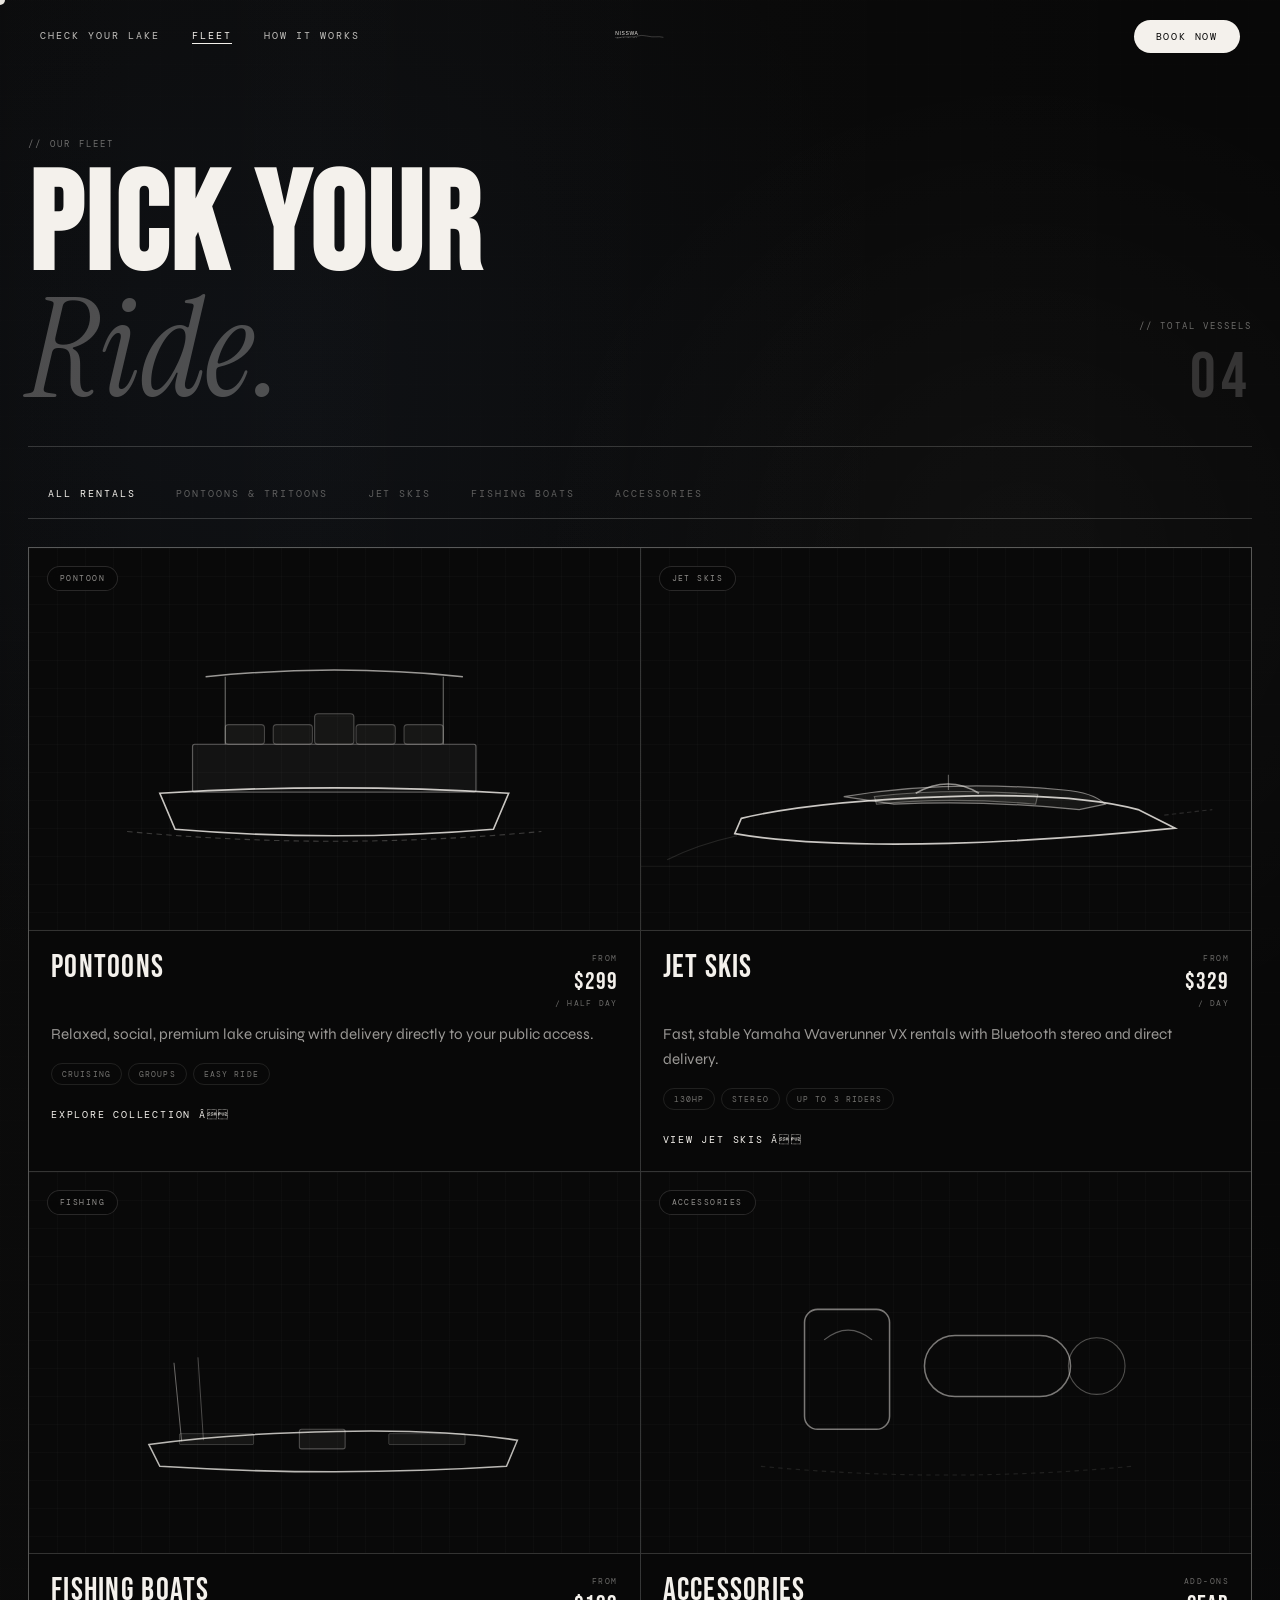
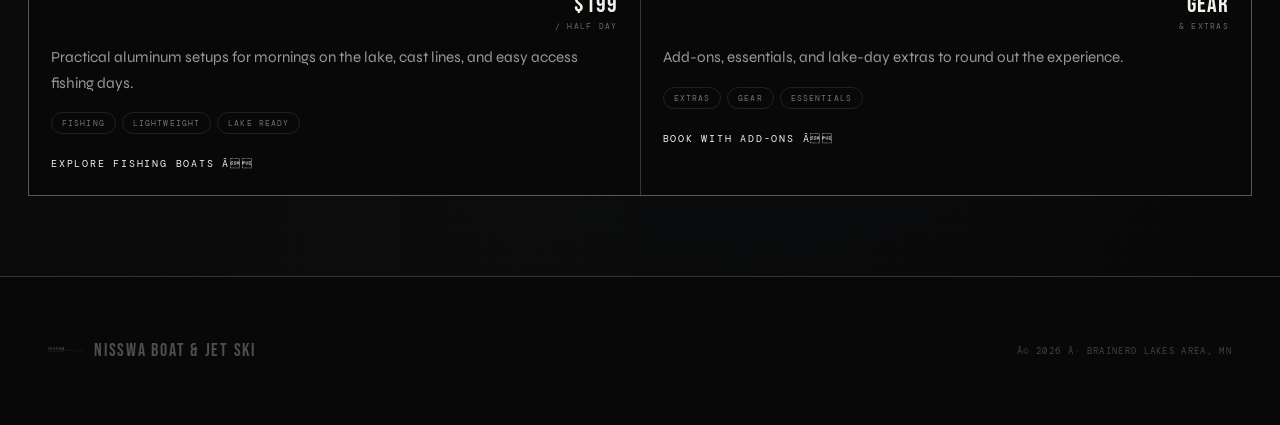
==== commit 5f4c4677: "Add mobile hamburger nav to fleet.html" ====
--- a/fleet.html
+++ b/fleet.html
@@ -16,6 +16,7 @@
 <body class="page-fleet">
 	<!-- CURSOR -->
 	<div class="cursor" id="cursor"></div>
+	<nav class="mobile-nav-drawer" id="mobile-nav-drawer"><a href="index.html#checker">Check Your Lake</a><a href="fleet.html">Fleet</a><a href="jet-skis.html">Jet Skis</a><a href="index.html#how">How It Works</a><a href="index.html#checker" class="mobile-book-btn">Book Now</a></nav>
 
 	<!-- SHARED HEADER -->
 	<header id="hdr" class="scrolled">
@@ -32,6 +33,8 @@
 		<div class="header-right">
 			<a href="index.html#checker" class="book-btn">Book Now</a>
 		</div>
+
+	<button class="nav-hamburger" id="nav-hamburger" aria-label="Open menu"><span></span><span></span><span></span></button>
 	</header>
 
 	<!-- FLEET PAGE -->
@@ -108,7 +111,7 @@
 							<span class="fleet-chip">Groups</span>
 							<span class="fleet-chip">Easy Ride</span>
 						</div>
-						<div class="fleet-card-cta">Explore Collection →</div>
+						<div class="fleet-card-cta">Explore Collection â</div>
 					</div>
 				</a>
 
@@ -155,7 +158,7 @@
 							<span class="fleet-chip">Stereo</span>
 							<span class="fleet-chip">Up to 3 Riders</span>
 						</div>
-						<div class="fleet-card-cta">View Jet Skis →</div>
+						<div class="fleet-card-cta">View Jet Skis â</div>
 					</div>
 				</a>
 
@@ -197,11 +200,11 @@
 							<span class="fleet-chip">Lightweight</span>
 							<span class="fleet-chip">Lake Ready</span>
 						</div>
-						<div class="fleet-card-cta">Explore Fishing Boats →</div>
-					</div>
-				</a>
-
-				<!-- ACCESSORIES — fixed: was href="#" (dead link) -->
+						<div class="fleet-card-cta">Explore Fishing Boats â</div>
+					</div>
+				</a>
+
+				<!-- ACCESSORIES â fixed: was href="#" (dead link) -->
 				<a href="index.html#checker" class="fleet-card" data-category="accessory">
 					<div class="fleet-card-visual">
 						<svg class="svg-bw" viewBox="0 0 560 350" xmlns="http://www.w3.org/2000/svg">
@@ -237,7 +240,7 @@
 							<span class="fleet-chip">Gear</span>
 							<span class="fleet-chip">Essentials</span>
 						</div>
-						<div class="fleet-card-cta">Book with Add-ons →</div>
+						<div class="fleet-card-cta">Book with Add-ons â</div>
 					</div>
 				</a>
 			</section><!-- /.fleet-grid -->
@@ -250,7 +253,7 @@
 			<img src="assets/images/logo.svg" alt="Nisswa Boat &amp; Jet Ski" width="120" height="36">
 			<span class="footer-name">Nisswa Boat &amp; Jet Ski</span>
 		</div>
-		<div class="footer-copy">© 2026 · Brainerd Lakes Area, MN</div>
+		<div class="footer-copy">Â© 2026 Â· Brainerd Lakes Area, MN</div>
 	</footer>
 
 	<!-- JS -->
--- a/assets/css/styles.css
+++ b/assets/css/styles.css
@@ -1,9 +1,9 @@
 /* =========================================================
-   NISSWA BOAT & JET SKI — SHARED STYLES
+   NISSWA BOAT & JET SKI â SHARED STYLES
    Applies to: index.html, fleet.html, jet-skis.html
 ========================================================= */
 
-/* ── RESET ─────────────────────────────────────────────── */
+/* ââ RESET âââââââââââââââââââââââââââââââââââââââââââââââ */
 *, *::before, *::after {
   box-sizing: border-box;
   margin: 0;
@@ -14,7 +14,7 @@
   scroll-behavior: smooth;
 }
 
-/* ── ROOT ──────────────────────────────────────────────── */
+/* ââ ROOT ââââââââââââââââââââââââââââââââââââââââââââââââ */
 :root {
   --black:     #080808;
   --white:     #f4f1ec;
@@ -41,7 +41,7 @@
   font-family: inherit;
 }
 
-/* ── CUSTOM CURSOR ──────────────────────────────────────── */
+/* ââ CUSTOM CURSOR ââââââââââââââââââââââââââââââââââââââââ */
 .cursor {
   position: fixed;
   width: 10px;
@@ -64,7 +64,7 @@
   .cursor { display: none !important; }
 }
 
-/* ── LOADER ─────────────────────────────────────────────── */
+/* ââ LOADER âââââââââââââââââââââââââââââââââââââââââââââââ */
 .nbjs-loader {
   position: fixed;
   inset: 0;
@@ -119,7 +119,7 @@
   color: rgba(244, 241, 236, 0.6);
 }
 
-/* ── HEADER ─────────────────────────────────────────────── */
+/* ââ HEADER âââââââââââââââââââââââââââââââââââââââââââââââ */
 #hdr {
   position: fixed;
   top: 0;
@@ -248,7 +248,7 @@
   transform: translateY(-1px);
 }
 
-/* ── SHARED SECTION UTILITIES ───────────────────────────── */
+/* ââ SHARED SECTION UTILITIES âââââââââââââââââââââââââââââ */
 .s-label {
   font-family: 'DM Mono', monospace;
   font-size: 0.58rem;
@@ -258,7 +258,7 @@
   margin-bottom: 1rem;
 }
 
-/* ── SCROLL REVEALS ─────────────────────────────────────── */
+/* ââ SCROLL REVEALS âââââââââââââââââââââââââââââââââââââââ */
 .rev {
   opacity: 0;
   transform: translateY(28px);
@@ -272,7 +272,7 @@
   transform: none;
 }
 
-/* ── ANIMATIONS ─────────────────────────────────────────── */
+/* ââ ANIMATIONS âââââââââââââââââââââââââââââââââââââââââââ */
 @keyframes blink {
   0%, 100% { opacity: 1; }
   50%       { opacity: 0.3; }
@@ -283,7 +283,7 @@
   100% { transform: translateX(100%); }
 }
 
-/* ── SHARED FOOTER ──────────────────────────────────────── */
+/* ââ SHARED FOOTER ââââââââââââââââââââââââââââââââââââââââ */
 .site-footer,
 .nbjs-wrap footer {
   padding: 3.5rem 3rem;
@@ -323,7 +323,7 @@
   color: rgba(244, 241, 236, 0.25);
 }
 
-/* ── LAKE MODE TOAST ────────────────────────────────────── */
+/* ââ LAKE MODE TOAST ââââââââââââââââââââââââââââââââââââââ */
 .lake-mode-toast {
   position: fixed;
   right: 24px;
@@ -373,7 +373,7 @@
   transform: translateY(0) scale(1);
 }
 
-/* ── MOBILE HEADER ──────────────────────────────────────── */
+/* ââ MOBILE HEADER ââââââââââââââââââââââââââââââââââââââââ */
 @media (max-width: 768px) {
   #hdr {
     padding: 0 1.5rem;
@@ -403,3 +403,80 @@
     font-size: 9px;
   }
 }
+
+
+/* ── MOBILE NAV HAMBURGER ─────────────────────────────────── */
+.nav-hamburger {
+  display: none;
+  flex-direction: column;
+  justify-content: center;
+  align-items: center;
+  width: 40px;
+  height: 40px;
+  gap: 5px;
+  cursor: pointer;
+  background: none;
+  border: none;
+  padding: 0;
+  z-index: 200;
+}
+.nav-hamburger span {
+  display: block;
+  width: 22px;
+  height: 1.5px;
+  background: var(--white);
+  transition: transform 0.3s cubic-bezier(.16,1,.3,1), opacity 0.2s;
+  transform-origin: center;
+}
+.nav-hamburger.open span:nth-child(1) { transform: translateY(6.5px) rotate(45deg); }
+.nav-hamburger.open span:nth-child(2) { opacity: 0; }
+.nav-hamburger.open span:nth-child(3) { transform: translateY(-6.5px) rotate(-45deg); }
+
+/* Mobile nav drawer */
+.mobile-nav-drawer {
+  display: none;
+  position: fixed;
+  top: 0; left: 0; right: 0; bottom: 0;
+  background: rgba(6, 12, 20, 0.97);
+  z-index: 190;
+  flex-direction: column;
+  align-items: center;
+  justify-content: center;
+  gap: 2.5rem;
+  backdrop-filter: blur(8px);
+}
+.mobile-nav-drawer.open {
+  display: flex;
+}
+.mobile-nav-drawer a {
+  font-family: 'Bebas Neue', 'Arial Narrow', sans-serif;
+  font-size: 2.2rem;
+  letter-spacing: 0.12em;
+  color: var(--white);
+  text-decoration: none;
+  opacity: 0.85;
+  transition: opacity 0.2s;
+}
+.mobile-nav-drawer a:hover { opacity: 1; }
+.mobile-nav-drawer .mobile-book-btn {
+  margin-top: 1rem;
+  padding: 0.8rem 2.2rem;
+  border: 1.5px solid var(--white);
+  font-family: 'DM Mono', monospace;
+  font-size: 0.75rem;
+  letter-spacing: 0.14em;
+  color: var(--white);
+  background: transparent;
+  text-decoration: none;
+  text-transform: uppercase;
+  transition: background 0.2s, color 0.2s;
+}
+.mobile-nav-drawer .mobile-book-btn:hover {
+  background: var(--white);
+  color: var(--black);
+}
+
+@media (max-width: 768px) {
+  .nav-hamburger { display: flex; }
+  .header-right .book-btn { display: none; }
+}
